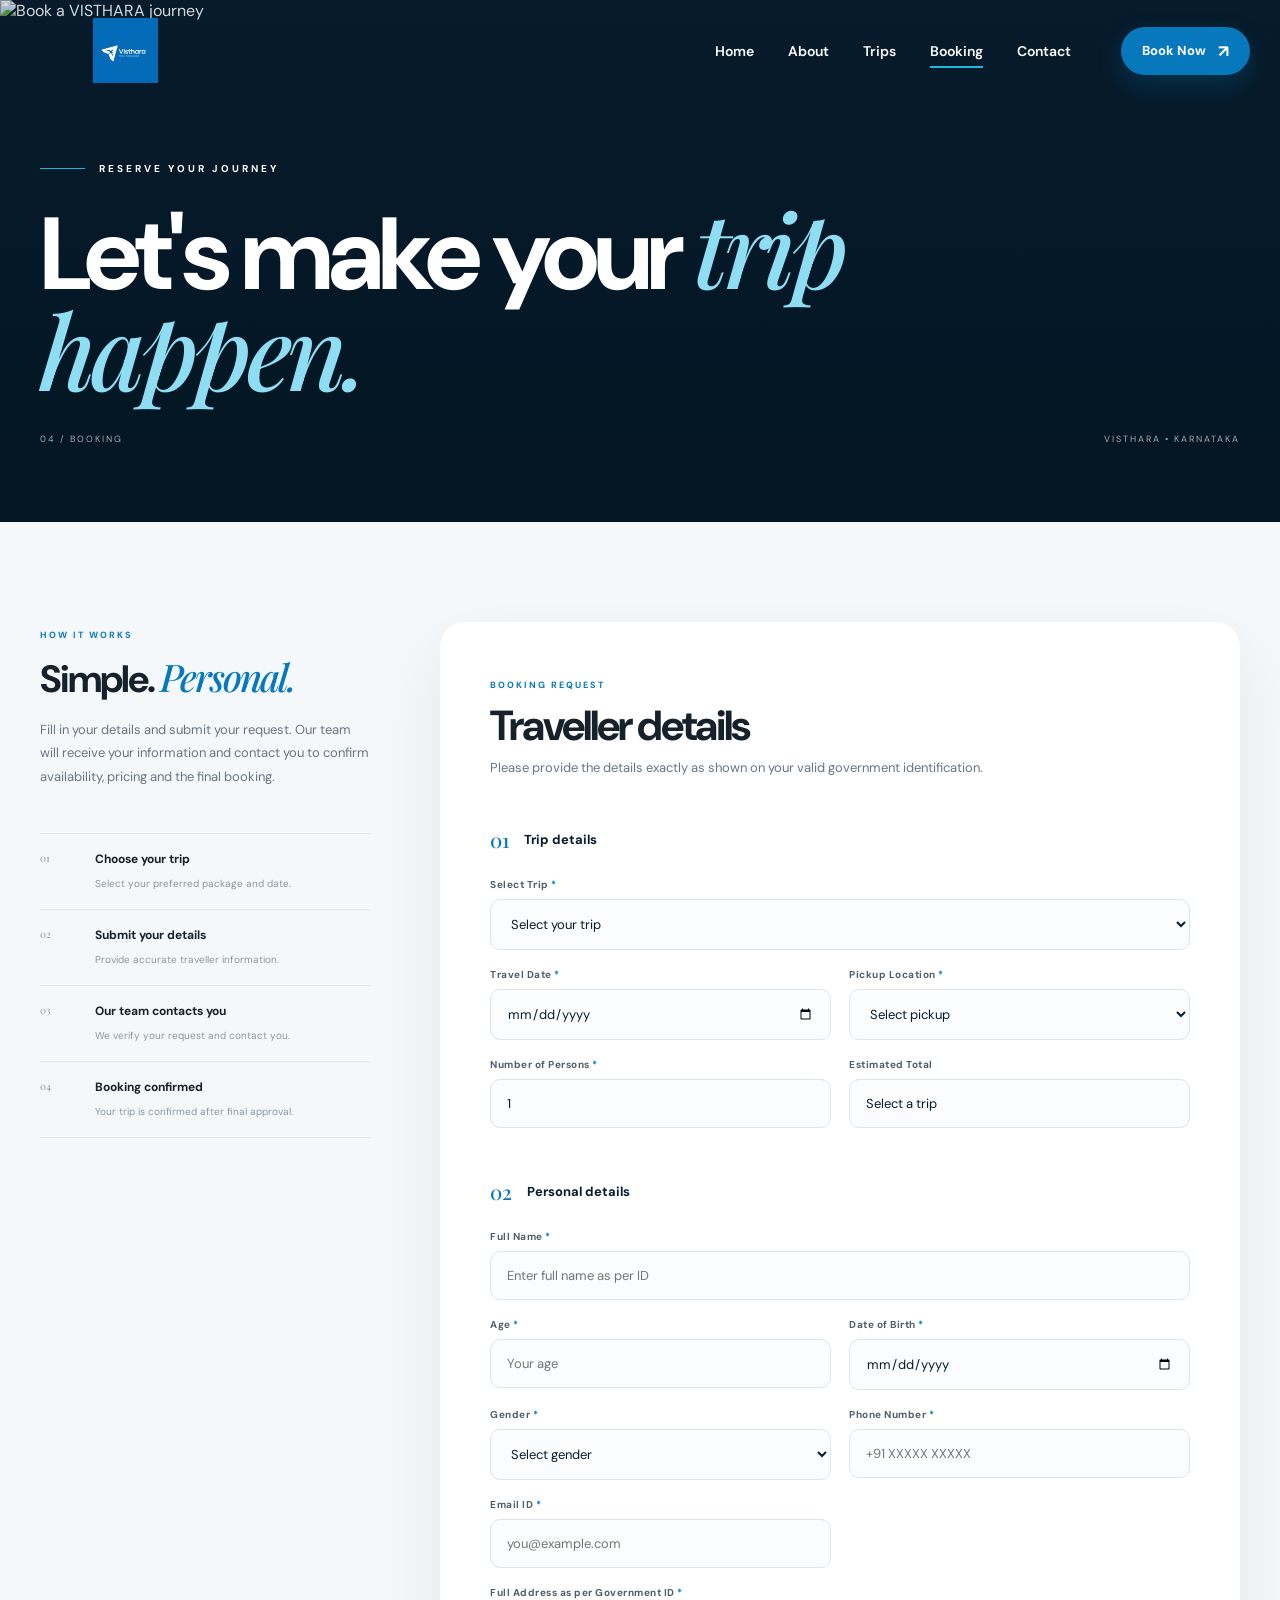
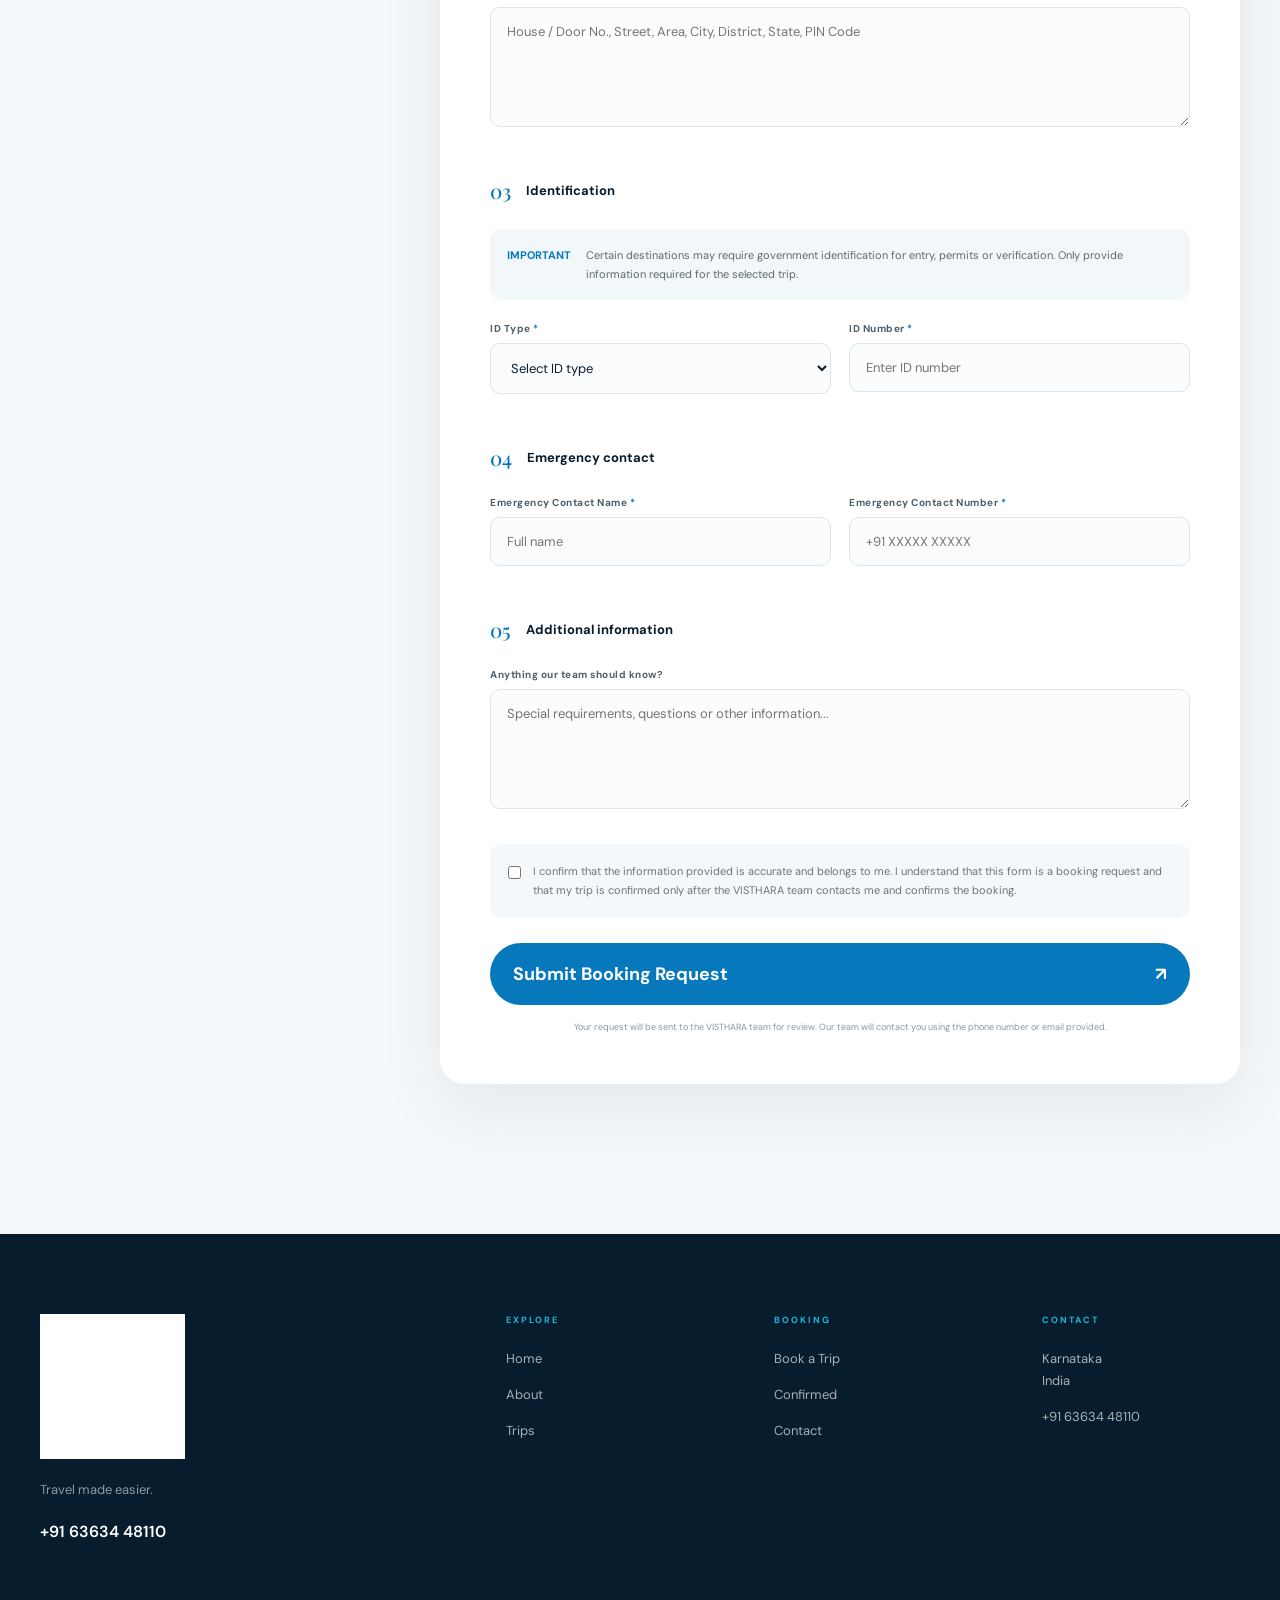
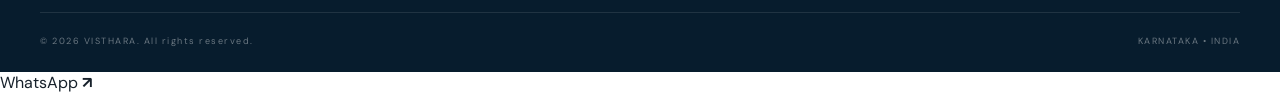
==== booking.html @ eb549f7e "Add files via upload" ====
<!DOCTYPE html>
<html lang="en">

<head>

  <meta charset="UTF-8">

  <meta
    name="viewport"
    content="width=device-width, initial-scale=1.0"
  >

  <title>Booking | VISTHARA</title>

  <meta
    name="description"
    content="Book your next journey with VISTHARA."
  >

  <link rel="icon" href="images/logo.png">

  <link rel="preconnect" href="https://fonts.googleapis.com">

  <link
    rel="preconnect"
    href="https://fonts.gstatic.com"
    crossorigin
  >

  <link
    href="https://fonts.googleapis.com/css2?family=DM+Sans:wght@400;500;600;700&family=Playfair+Display:ital,wght@0,500;0,600;1,500;1,600&display=swap"
    rel="stylesheet"
  >

  <link
    rel="stylesheet"
    href="style.css"
  >

  <style>

    /* =====================================================
       BOOKING HERO
    ===================================================== */

    .booking-hero {
      position: relative;
      min-height: 58vh;

      display: flex;
      align-items: flex-end;

      overflow: hidden;

      color: #fff;
      background: #071c2d;
    }

    .booking-hero-image {
      position: absolute;
      inset: 0;
    }

    .booking-hero-image img {
      width: 100%;
      height: 100%;
      object-fit: cover;
    }

    .booking-hero-overlay {
      position: absolute;
      inset: 0;

      background:
        linear-gradient(
          0deg,
          rgba(3,21,34,.9),
          rgba(3,21,34,.15)
        );
    }

    .booking-hero-content {
      position: relative;
      z-index: 2;

      width: min(1240px, calc(100% - 80px));
      margin: auto;

      padding: 150px 0 65px;
    }

    .booking-label {
      display: flex;
      align-items: center;
      gap: 14px;

      margin-bottom: 25px;

      font-size: 10px;
      font-weight: 700;
      letter-spacing: 3px;
    }

    .booking-label span {
      width: 45px;
      height: 1px;
      background: #18b8df;
    }

    .booking-hero h1 {
      max-width: 850px;

      font-size: clamp(58px, 8vw, 105px);
      line-height: .92;
      letter-spacing: -5px;
    }

    .booking-hero h1 em {
      color: #8eddf3;

      font-family: "Playfair Display", serif;
      font-weight: 500;
    }

    .booking-hero-bottom {
      display: flex;
      justify-content: space-between;

      margin-top: 30px;

      color: rgba(255,255,255,.65);

      font-size: 9px;
      letter-spacing: 2px;
    }


    /* =====================================================
       BOOKING AREA
    ===================================================== */

    .booking-section {
      padding: 100px 0 150px;

      background: #f5f8fa;
    }

    .booking-layout {
      display: grid;
      grid-template-columns: 330px 1fr;
      gap: 70px;

      align-items: start;
    }


    /* =====================================================
       SIDEBAR
    ===================================================== */

    .booking-sidebar {
      position: sticky;
      top: 120px;
    }

    .booking-sidebar-label {
      color: #0878bd;

      font-size: 9px;
      font-weight: 700;
      letter-spacing: 2px;
    }

    .booking-sidebar h2 {
      margin: 15px 0 20px;

      font-size: 38px;
      line-height: 1;
      letter-spacing: -2px;
    }

    .booking-sidebar h2 em {
      color: #0878bd;

      font-family: "Playfair Display", serif;
      font-weight: 500;
    }

    .booking-sidebar p {
      color: #687582;

      font-size: 13px;
      line-height: 1.8;
    }

    .booking-steps {
      margin-top: 45px;
    }

    .booking-step {
      display: grid;
      grid-template-columns: 40px 1fr;
      gap: 15px;

      padding: 17px 0;

      border-bottom: 1px solid #dfe7ec;
    }

    .booking-step:first-child {
      border-top: 1px solid #dfe7ec;
    }

    .booking-step-number {
      color: #0878bd;

      font-family: "Playfair Display", serif;
      font-size: 17px;
    }

    .booking-step strong {
      display: block;

      margin-bottom: 4px;

      font-size: 12px;
    }

    .booking-step span {
      color: #8996a0;

      font-size: 10px;
      line-height: 1.5;
    }


    /* =====================================================
       FORM CARD
    ===================================================== */

    .booking-card {
      padding: 50px;

      border-radius: 25px;

      background: white;

      box-shadow:
        0 25px 70px rgba(7,28,45,.07);
    }

    .booking-card-header {
      margin-bottom: 45px;
    }

    .booking-card-header span {
      color: #0878bd;

      font-size: 9px;
      font-weight: 700;
      letter-spacing: 2px;
    }

    .booking-card-header h2 {
      margin-top: 12px;

      font-size: 42px;
      line-height: 1;
      letter-spacing: -2px;
    }

    .booking-card-header p {
      margin-top: 12px;

      color: #687582;

      font-size: 13px;
    }


    /* =====================================================
       FORM
    ===================================================== */

    .booking-form {
      width: 100%;
    }

    .form-section {
      margin-top: 50px;
    }

    .form-section:first-child {
      margin-top: 0;
    }

    .form-section-title {
      display: flex;
      align-items: center;
      gap: 15px;

      margin-bottom: 25px;

      color: #071c2d;

      font-size: 13px;
      font-weight: 700;
    }

    .form-section-title span {
      color: #0878bd;

      font-family: "Playfair Display", serif;
      font-size: 20px;
      font-weight: 500;
    }

    .form-grid {
      display: grid;
      grid-template-columns: repeat(2, 1fr);
      gap: 18px;
    }

    .form-group {
      display: flex;
      flex-direction: column;
      gap: 8px;
    }

    .form-group.full {
      grid-column: 1 / -1;
    }

    .form-group label {
      color: #4f5e69;

      font-size: 10px;
      font-weight: 700;
      letter-spacing: .5px;
    }

    .required {
      color: #0878bd;
    }

    .form-group input,
    .form-group select,
    .form-group textarea {
      width: 100%;

      padding: 15px 16px;

      border: 1px solid #dce5ea;
      border-radius: 10px;

      outline: none;

      color: #071c2d;
      background: #fbfcfd;

      font-family: "DM Sans", sans-serif;
      font-size: 13px;

      transition:
        border-color .25s ease,
        box-shadow .25s ease,
        background .25s ease;
    }

    .form-group textarea {
      min-height: 120px;
      resize: vertical;
    }

    .form-group input:focus,
    .form-group select:focus,
    .form-group textarea:focus {
      border-color: #0878bd;

      background: white;

      box-shadow:
        0 0 0 4px rgba(8,120,189,.08);
    }


    /* =====================================================
       ID SECTION
    ===================================================== */

    .id-notice {
      display: flex;
      gap: 15px;

      margin-bottom: 22px;
      padding: 17px;

      border-radius: 12px;

      color: #5d6973;
      background: #f2f7fa;

      font-size: 11px;
      line-height: 1.7;
    }

    .id-notice strong {
      color: #0878bd;
      white-space: nowrap;
    }

    .id-required {
      display: none;
    }

    .id-required.show {
      display: block;
    }


    /* =====================================================
       TRIP SUMMARY
    ===================================================== */

    .trip-summary {
      display: none;

      margin-top: 25px;
      padding: 22px;

      border: 1px solid #dce5ea;
      border-radius: 15px;

      background: #f8fbfc;
    }

    .trip-summary.show {
      display: block;
    }

    .trip-summary-title {
      margin-bottom: 15px;

      color: #0878bd;

      font-size: 9px;
      font-weight: 700;
      letter-spacing: 2px;
    }

    .summary-row {
      display: flex;
      justify-content: space-between;
      gap: 20px;

      padding: 9px 0;

      border-bottom: 1px solid #e5ebef;

      font-size: 12px;
    }

    .summary-row:last-child {
      border-bottom: none;
    }

    .summary-row span {
      color: #687582;
    }

    .summary-row strong {
      text-align: right;
    }


    /* =====================================================
       CONSENT
    ===================================================== */

    .consent-box {
      display: flex;
      align-items: flex-start;
      gap: 12px;

      margin-top: 35px;
      padding: 18px;

      border-radius: 12px;

      background: #f5f8fa;
    }

    .consent-box input {
      width: 17px;
      height: 17px;

      margin-top: 2px;

      accent-color: #0878bd;
    }

    .consent-box label {
      color: #687582;

      font-size: 11px;
      line-height: 1.7;
    }


    /* =====================================================
       SUBMIT
    ===================================================== */

    .booking-submit {
      width: 100%;

      display: flex;
      align-items: center;
      justify-content: space-between;

      margin-top: 25px;
      padding: 19px 23px;

      border: none;
      border-radius: 100px;

      cursor: pointer;

      color: white;
      background: #0878bd;

      font-family: "DM Sans", sans-serif;
      font-size: 12px;
      font-weight: 700;

      transition:
        background .3s ease,
        transform .3s ease;
    }

    .booking-submit:hover {
      background: #075d92;
      transform: translateY(-3px);
    }

    .booking-submit span {
      font-size: 18px;
    }

    .booking-note {
      margin-top: 15px;

      color: #8996a0;

      text-align: center;

      font-size: 9px;
      line-height: 1.6;
    }


    /* =====================================================
       SUCCESS
    ===================================================== */

    .booking-success {
      display: none;

      padding: 50px 25px;

      text-align: center;
    }

    .booking-success.show {
      display: block;
    }

    .success-icon {
      width: 65px;
      height: 65px;

      display: flex;
      align-items: center;
      justify-content: center;

      margin: 0 auto 25px;

      border-radius: 50%;

      color: white;
      background: #0878bd;

      font-size: 27px;
    }

    .booking-success h2 {
      margin-bottom: 12px;

      font-size: 38px;
      letter-spacing: -2px;
    }

    .booking-success p {
      max-width: 500px;
      margin: auto;

      color: #687582;

      font-size: 13px;
      line-height: 1.8;
    }


    /* =====================================================
       RESPONSIVE
    ===================================================== */

    @media (max-width: 900px) {

      .booking-layout {
        grid-template-columns: 1fr;
        gap: 50px;
      }

      .booking-sidebar {
        position: static;
      }

    }


    @media (max-width: 768px) {

      .booking-hero-content {
        width: calc(100% - 40px);

        padding: 140px 0 45px;
      }

      .booking-hero h1 {
        font-size: 58px;
        letter-spacing: -3px;
      }

      .booking-section {
        padding: 75px 0 90px;
      }

      .booking-card {
        padding: 30px 20px;
        border-radius: 20px;
      }

      .booking-card-header h2 {
        font-size: 35px;
      }

      .form-grid {
        grid-template-columns: 1fr;
      }

      .form-group.full {
        grid-column: auto;
      }

      .booking-sidebar h2 {
        font-size: 35px;
      }

    }

  </style>

</head>


<body>


<!-- =====================================================
     HEADER
===================================================== -->

<header
  class="main-header"
  id="mainHeader"
>

  <div class="header-inner">


    <a
      href="index.html"
      class="site-logo"
    >

      <img
        src="images/logo.png"
        alt="VISTHARA"
      >

    </a>


    <nav class="desktop-navigation">

      <a href="index.html">
        Home
      </a>

      <a href="about.html">
        About
      </a>

      <a href="trips.html">
        Trips
      </a>

      <a
        href="booking.html"
        class="active"
      >
        Booking
      </a>

      <a href="contact.html">
        Contact
      </a>

    </nav>


    <div class="header-action">

      <a
        href="booking.html"
        class="header-book-button"
      >

        Book Now

        <span>↗</span>

      </a>

    </div>


    <button
      class="mobile-menu-toggle"
      id="mobileMenuToggle"
      aria-label="Open menu"
    >

      <span></span>
      <span></span>
      <span></span>

    </button>


  </div>

</header>



<!-- =====================================================
     MOBILE MENU
===================================================== -->

<div
  class="mobile-navigation"
  id="mobileNavigation"
>

  <div class="mobile-navigation-inner">


    <div class="mobile-menu-top">

      <span>
        VISTHARA
      </span>

      <button
        id="mobileMenuClose"
        aria-label="Close menu"
      >
        ×
      </button>

    </div>


    <nav>

      <a href="index.html">
        <span>01</span>
        Home
      </a>

      <a href="about.html">
        <span>02</span>
        About
      </a>

      <a href="trips.html">
        <span>03</span>
        Trips
      </a>

      <a href="booking.html">
        <span>04</span>
        Booking
      </a>

      <a href="contact.html">
        <span>05</span>
        Contact
      </a>

    </nav>


    <a
      href="booking.html"
      class="mobile-book-button"
    >

      Book Your Trip

      <span>↗</span>

    </a>

  </div>

</div>



<!-- =====================================================
     HERO
===================================================== -->

<section class="booking-hero">


  <div class="booking-hero-image">

    <img
      src="images/booking-hero.jpg"
      alt="Book a VISTHARA journey"
    >

  </div>


  <div class="booking-hero-overlay"></div>


  <div class="booking-hero-content">


    <div class="booking-label">

      <span></span>

      RESERVE YOUR JOURNEY

    </div>


    <h1>

      Let's make your

      <em>
        trip happen.
      </em>

    </h1>


    <div class="booking-hero-bottom">

      <span>
        04 / BOOKING
      </span>

      <span>
        VISTHARA • KARNATAKA
      </span>

    </div>


  </div>

</section>



<!-- =====================================================
     BOOKING
===================================================== -->

<section class="booking-section">

  <div class="container">


    <div class="booking-layout">


      <!-- =================================================
           SIDEBAR
      ================================================= -->

      <aside class="booking-sidebar">


        <span class="booking-sidebar-label">
          HOW IT WORKS
        </span>


        <h2>

          Simple.

          <em>
            Personal.
          </em>

        </h2>


        <p>

          Fill in your details and submit your
          request. Our team will receive your
          information and contact you to confirm
          availability, pricing and the final booking.

        </p>


        <div class="booking-steps">


          <div class="booking-step">

            <span class="booking-step-number">
              01
            </span>

            <div>

              <strong>
                Choose your trip
              </strong>

              <span>
                Select your preferred package and date.
              </span>

            </div>

          </div>


          <div class="booking-step">

            <span class="booking-step-number">
              02
            </span>

            <div>

              <strong>
                Submit your details
              </strong>

              <span>
                Provide accurate traveller information.
              </span>

            </div>

          </div>


          <div class="booking-step">

            <span class="booking-step-number">
              03
            </span>

            <div>

              <strong>
                Our team contacts you
              </strong>

              <span>
                We verify your request and contact you.
              </span>

            </div>

          </div>


          <div class="booking-step">

            <span class="booking-step-number">
              04
            </span>

            <div>

              <strong>
                Booking confirmed
              </strong>

              <span>
                Your trip is confirmed after final approval.
              </span>

            </div>

          </div>


        </div>

      </aside>



      <!-- =================================================
           FORM
      ================================================= -->

      <div class="booking-card">


        <div
          class="booking-card-header"
          id="bookingFormHeader"
        >

          <span>
            BOOKING REQUEST
          </span>

          <h2>
            Traveller details
          </h2>

          <p>
            Please provide the details exactly as shown
            on your valid government identification.
          </p>

        </div>


        <form
          class="booking-form"
          id="bookingForm"
          action="https://formsubmit.co/YOUR_GMAIL@gmail.com"
          method="POST"
        >


          <!-- =================================================
               FORM CONFIGURATION
          ================================================= -->

          <input
            type="hidden"
            name="_subject"
            value="New VISTHARA Trip Booking Request"
          >

          <input
            type="hidden"
            name="_captcha"
            value="false"
          >

          <input
            type="hidden"
            name="_template"
            value="table"
          >

          <input
            type="hidden"
            name="_next"
            value="https://YOUR-DOMAIN.com/confirmation.html"
          >



          <!-- =================================================
               TRIP DETAILS
          ================================================= -->

          <div class="form-section">


            <div class="form-section-title">

              <span>
                01
              </span>

              Trip details

            </div>


            <div class="form-grid">


              <div class="form-group full">

                <label for="trip">
                  Select Trip
                  <span class="required">*</span>
                </label>

                <select
                  id="trip"
                  name="Trip"
                  required
                >

                  <option value="">
                    Select your trip
                  </option>

                  <option
                    value="Western Ghats Escape"
                    data-price="2999"
                  >
                    Western Ghats Escape — ₹2,999/person
                  </option>

                  <option
                    value="Coastal Trails"
                    data-price="1999"
                  >
                    Coastal Trails — ₹1,999/person
                  </option>

                  <option
                    value="Coorg Highlands"
                    data-price="2499"
                  >
                    Coorg Highlands — ₹2,499/person
                  </option>

                  <option
                    value="Dharmasthala Trails"
                    data-price="2299"
                  >
                    Dharmasthala Trails — ₹2,299/person
                  </option>

                  <option
                    value="Kumara Parvatha"
                    data-price="2999"
                  >
                    Kumara Parvatha — ₹2,999/person
                  </option>

                </select>

              </div>


              <div class="form-group">

                <label for="travelDate">
                  Travel Date
                  <span class="required">*</span>
                </label>

                <input
                  type="date"
                  id="travelDate"
                  name="Travel Date"
                  required
                >

              </div>


              <div class="form-group">

                <label for="pickup">
                  Pickup Location
                  <span class="required">*</span>
                </label>

                <select
                  id="pickup"
                  name="Pickup Location"
                  required
                >

                  <option value="">
                    Select pickup
                  </option>

                  <option value="Mysore">
                    Mysore
                  </option>

                  <option value="Ramanagara">
                    Ramanagara
                  </option>

                  <option value="Bengaluru">
                    Bengaluru
                  </option>

                  <option value="Other">
                    Other
                  </option>

                </select>

              </div>


              <div class="form-group">

                <label for="persons">
                  Number of Persons
                  <span class="required">*</span>
                </label>

                <input
                  type="number"
                  id="persons"
                  name="Number of Persons"
                  min="1"
                  max="30"
                  value="1"
                  required
                >

              </div>


              <div class="form-group">

                <label for="amount">
                  Estimated Total
                </label>

                <input
                  type="text"
                  id="amount"
                  name="Estimated Total"
                  value="Select a trip"
                  readonly
                >

              </div>


            </div>


            <div
              class="trip-summary"
              id="tripSummary"
            >

              <div class="trip-summary-title">
                BOOKING SUMMARY
              </div>


              <div class="summary-row">

                <span>
                  Trip
                </span>

                <strong id="summaryTrip">
                  —
                </strong>

              </div>


              <div class="summary-row">

                <span>
                  Date
                </span>

                <strong id="summaryDate">
                  —
                </strong>

              </div>


              <div class="summary-row">

                <span>
                  Pickup
                </span>

                <strong id="summaryPickup">
                  —
                </strong>

              </div>


              <div class="summary-row">

                <span>
                  Travellers
                </span>

                <strong id="summaryPersons">
                  1
                </strong>

              </div>


              <div class="summary-row">

                <span>
                  Estimated amount
                </span>

                <strong id="summaryAmount">
                  —
                </strong>

              </div>

            </div>

          </div>



          <!-- =================================================
               PERSONAL DETAILS
          ================================================= -->

          <div class="form-section">


            <div class="form-section-title">

              <span>
                02
              </span>

              Personal details

            </div>


            <div class="form-grid">


              <div class="form-group full">

                <label for="fullName">
                  Full Name
                  <span class="required">*</span>
                </label>

                <input
                  type="text"
                  id="fullName"
                  name="Full Name"
                  placeholder="Enter full name as per ID"
                  autocomplete="name"
                  required
                >

              </div>


              <div class="form-group">

                <label for="age">
                  Age
                  <span class="required">*</span>
                </label>

                <input
                  type="number"
                  id="age"
                  name="Age"
                  min="1"
                  max="120"
                  placeholder="Your age"
                  required
                >

              </div>


              <div class="form-group">

                <label for="dob">
                  Date of Birth
                  <span class="required">*</span>
                </label>

                <input
                  type="date"
                  id="dob"
                  name="Date of Birth"
                  required
                >

              </div>


              <div class="form-group">

                <label for="gender">
                  Gender
                  <span class="required">*</span>
                </label>

                <select
                  id="gender"
                  name="Gender"
                  required
                >

                  <option value="">
                    Select gender
                  </option>

                  <option value="Male">
                    Male
                  </option>

                  <option value="Female">
                    Female
                  </option>

                  <option value="Other">
                    Other
                  </option>

                  <option value="Prefer not to say">
                    Prefer not to say
                  </option>

                </select>

              </div>


              <div class="form-group">

                <label for="phone">
                  Phone Number
                  <span class="required">*</span>
                </label>

                <input
                  type="tel"
                  id="phone"
                  name="Phone Number"
                  placeholder="+91 XXXXX XXXXX"
                  autocomplete="tel"
                  pattern="[0-9+\-\s]{10,15}"
                  required
                >

              </div>


              <div class="form-group">

                <label for="email">
                  Email ID
                  <span class="required">*</span>
                </label>

                <input
                  type="email"
                  id="email"
                  name="Email ID"
                  placeholder="you@example.com"
                  autocomplete="email"
                  required
                >

              </div>


              <div class="form-group full">

                <label for="address">
                  Full Address as per Government ID
                  <span class="required">*</span>
                </label>

                <textarea
                  id="address"
                  name="Full Address"
                  placeholder="House / Door No., Street, Area, City, District, State, PIN Code"
                  autocomplete="street-address"
                  required
                ></textarea>

              </div>


            </div>

          </div>



          <!-- =================================================
               ID DETAILS
          ================================================= -->

          <div class="form-section">


            <div class="form-section-title">

              <span>
                03
              </span>

              Identification

            </div>


            <div class="id-notice">

              <strong>
                IMPORTANT
              </strong>

              <div>

                Certain destinations may require
                government identification for entry,
                permits or verification. Only provide
                information required for the selected
                trip.

              </div>

            </div>


            <div class="form-grid">


              <div class="form-group">

                <label for="idType">
                  ID Type
                  <span class="required">*</span>
                </label>

                <select
                  id="idType"
                  name="ID Type"
                  required
                >

                  <option value="">
                    Select ID type
                  </option>

                  <option value="Aadhaar">
                    Aadhaar
                  </option>

                  <option value="PAN">
                    PAN
                  </option>

                  <option value="Passport">
                    Passport
                  </option>

                  <option value="Driving Licence">
                    Driving Licence
                  </option>

                  <option value="Other">
                    Other
                  </option>

                </select>

              </div>


              <div class="form-group">

                <label for="idNumber">
                  ID Number
                  <span class="required">*</span>
                </label>

                <input
                  type="text"
                  id="idNumber"
                  name="ID Number"
                  placeholder="Enter ID number"
                  autocomplete="off"
                  required
                >

              </div>


            </div>


            <div
              class="id-required"
              id="aranyaNotice"
            >

              <div class="id-notice">

                <strong>
                  ARANYA VIHARA
                </strong>

                <div>

                  Government ID details are mandatory
                  for this booking because they may be
                  required for destination / forest
                  verification.

                </div>

              </div>

            </div>


          </div>



          <!-- =================================================
               EMERGENCY CONTACT
          ================================================= -->

          <div class="form-section">


            <div class="form-section-title">

              <span>
                04
              </span>

              Emergency contact

            </div>


            <div class="form-grid">


              <div class="form-group">

                <label for="emergencyName">
                  Emergency Contact Name
                  <span class="required">*</span>
                </label>

                <input
                  type="text"
                  id="emergencyName"
                  name="Emergency Contact Name"
                  placeholder="Full name"
                  required
                >

              </div>


              <div class="form-group">

                <label for="emergencyPhone">
                  Emergency Contact Number
                  <span class="required">*</span>
                </label>

                <input
                  type="tel"
                  id="emergencyPhone"
                  name="Emergency Contact Number"
                  placeholder="+91 XXXXX XXXXX"
                  required
                >

              </div>


            </div>

          </div>



          <!-- =================================================
               MESSAGE
          ================================================= -->

          <div class="form-section">


            <div class="form-section-title">

              <span>
                05
              </span>

              Additional information

            </div>


            <div class="form-grid">


              <div class="form-group full">

                <label for="message">
                  Anything our team should know?
                </label>

                <textarea
                  id="message"
                  name="Additional Information"
                  placeholder="Special requirements, questions or other information..."
                ></textarea>

              </div>


            </div>

          </div>



          <!-- =================================================
               CONSENT
          ================================================= -->

          <div class="consent-box">

            <input
              type="checkbox"
              id="consent"
              name="Customer Consent"
              value="Accepted"
              required
            >

            <label for="consent">

              I confirm that the information provided
              is accurate and belongs to me. I understand
              that this form is a booking request and
              that my trip is confirmed only after the
              VISTHARA team contacts me and confirms
              the booking.

            </label>

          </div>



          <!-- =================================================
               SUBMIT
          ================================================= -->

          <button
            type="submit"
            class="booking-submit"
          >

            <span>
              Submit Booking Request
            </span>

            <span>
              ↗
            </span>

          </button>


          <p class="booking-note">

            Your request will be sent to the VISTHARA
            team for review. Our team will contact you
            using the phone number or email provided.

          </p>


        </form>



        <!-- =================================================
             SUCCESS MESSAGE
        ================================================= -->

        <div
          class="booking-success"
          id="bookingSuccess"
        >

          <div class="success-icon">
            ✓
          </div>

          <h2>
            Request received.
          </h2>

          <p>

            Thank you for choosing VISTHARA.
            Our team will review your booking request
            and contact you shortly to confirm the trip.

          </p>

        </div>


      </div>

    </div>

  </div>

</section>



<!-- =====================================================
     FOOTER
===================================================== -->

<footer class="site-footer">

  <div class="container">

    <div class="footer-top">


      <div class="footer-brand">

        <img
          src="images/logo.png"
          alt="VISTHARA"
        >

        <p>
          Travel made easier.
        </p>

        <a
          href="tel:+916363448110"
          class="footer-phone"
        >
          +91 63634 48110
        </a>

      </div>


      <div class="footer-column">

        <span>
          EXPLORE
        </span>

        <a href="index.html">
          Home
        </a>

        <a href="about.html">
          About
        </a>

        <a href="trips.html">
          Trips
        </a>

      </div>


      <div class="footer-column">

        <span>
          BOOKING
        </span>

        <a href="booking.html">
          Book a Trip
        </a>

        <a href="confirmation.html">
          Confirmed
        </a>

        <a href="contact.html">
          Contact
        </a>

      </div>


      <div class="footer-column">

        <span>
          CONTACT
        </span>

        <p>
          Karnataka
          <br>
          India
        </p>

        <a href="tel:+916363448110">
          +91 63634 48110
        </a>

      </div>


    </div>


    <div class="footer-bottom">

      <span>
        © 2026 VISTHARA. All rights reserved.
      </span>

      <span>
        KARNATAKA • INDIA
      </span>

    </div>

  </div>

</footer>



<!-- =====================================================
     WHATSAPP
===================================================== -->

<a
  href="https://wa.me/916363448110"
  class="whatsapp-button"
  target="_blank"
  rel="noopener"
>

  <span>
    WhatsApp
  </span>

  <strong>
    ↗
  </strong>

</a>



<!-- =====================================================
     BOOKING JAVASCRIPT
===================================================== -->

<script src="script.js"></script>


<script>

  document.addEventListener(
    "DOMContentLoaded",
    () => {


      const form =
        document.getElementById("bookingForm");

      const trip =
        document.getElementById("trip");

      const persons =
        document.getElementById("persons");

      const amount =
        document.getElementById("amount");

      const travelDate =
        document.getElementById("travelDate");

      const pickup =
        document.getElementById("pickup");

      const tripSummary =
        document.getElementById("tripSummary");

      const summaryTrip =
        document.getElementById("summaryTrip");

      const summaryDate =
        document.getElementById("summaryDate");

      const summaryPickup =
        document.getElementById("summaryPickup");

      const summaryPersons =
        document.getElementById("summaryPersons");

      const summaryAmount =
        document.getElementById("summaryAmount");

      const aranyaNotice =
        document.getElementById("aranyaNotice");

      const idType =
        document.getElementById("idType");

      const idNumber =
        document.getElementById("idNumber");


      /* ===================================================
         SET MINIMUM DATE
      =================================================== */

      const today =
        new Date();

      const yyyy =
        today.getFullYear();

      const mm =
        String(
          today.getMonth() + 1
        ).padStart(2, "0");

      const dd =
        String(
          today.getDate()
        ).padStart(2, "0");

      travelDate.min =
        `${yyyy}-${mm}-${dd}`;


      /* ===================================================
         UPDATE SUMMARY
      =================================================== */

      function updateSummary() {

        const selected =
          trip.options[
            trip.selectedIndex
          ];

        const price =
          Number(
            selected?.dataset?.price || 0
          );

        const count =
          Math.max(
            1,
            Number(persons.value || 1)
          );

        const total =
          price * count;


        if (!trip.value) {

          tripSummary.classList.remove(
            "show"
          );

          amount.value =
            "Select a trip";

          return;

        }


        tripSummary.classList.add(
          "show"
        );


        summaryTrip.textContent =
          trip.value;


        summaryDate.textContent =
          travelDate.value
            ? formatDate(
                travelDate.value
              )
            : "Not selected";


        summaryPickup.textContent =
          pickup.value ||
          "Not selected";


        summaryPersons.textContent =
          count;


        summaryAmount.textContent =
          total
            ? `₹${total.toLocaleString("en-IN")}`
            : "To be confirmed";


        amount.value =
          total
            ? `₹${total.toLocaleString("en-IN")}`
            : "To be confirmed";


        /* ===============================================
           ARANYA VIHARA CONDITION
        =============================================== */

        const isAranya =
          trip.value
            .toLowerCase()
            .includes("aranya vihara");


        if (isAranya) {

          aranyaNotice.classList.add(
            "show"
          );

          idType.required = true;
          idNumber.required = true;

        } else {

          aranyaNotice.classList.remove(
            "show"
          );

        }

      }


      /* ===================================================
         DATE FORMAT
      =================================================== */

      function formatDate(dateString) {

        const date =
          new Date(
            `${dateString}T00:00:00`
          );

        return date.toLocaleDateString(
          "en-IN",
          {
            day: "2-digit",
            month: "short",
            year: "numeric"
          }
        );

      }


      trip.addEventListener(
        "change",
        updateSummary
      );


      persons.addEventListener(
        "input",
        updateSummary
      );


      travelDate.addEventListener(
        "change",
        updateSummary
      );


      pickup.addEventListener(
        "change",
        updateSummary
      );


      /* ===================================================
         READ TRIP FROM URL
         
         Example:
         booking.html?trip=coorg
      =================================================== */

      const urlParams =
        new URLSearchParams(
          window.location.search
        );

      const requestedTrip =
        urlParams.get("trip");


      if (requestedTrip) {

        const tripMap = {

          "western-ghats":
            "Western Ghats Escape",

          "coastal-trails":
            "Coastal Trails",

          "coorg":
            "Coorg Highlands",

          "dharmasthala":
            "Dharmasthala Trails",

          "kumara-parvatha":
            "Kumara Parvatha"

        };


        const tripName =
          tripMap[
            requestedTrip
          ];


        if (tripName) {

          trip.value =
            tripName;

          updateSummary();

        }

      }


      /* ===================================================
         FORM SUBMISSION
         
         FormSubmit will handle the email.
      =================================================== */

      form.addEventListener(
        "submit",
        () => {

          const submitButton =
            form.querySelector(
              ".booking-submit"
            );


          if (submitButton) {

            submitButton.disabled =
              true;

            submitButton.innerHTML =
              `
                <span>
                  Sending Request...
                </span>

                <span>
                  …
                </span>
              `;

          }

        }
      );


      updateSummary();

    }

  );

</script>


</body>

</html>
---- style.css ----
/* =========================================================
   VISTHARA — PREMIUM TRAVEL WEBSITE
   style.css
========================================================= */

:root {
  --blue: #0878bd;
  --blue-dark: #075d92;
  --cyan: #18b8df;
  --navy: #071c2d;
  --text: #17212b;
  --muted: #687582;
  --light: #f5f8fa;
  --white: #ffffff;
  --border: #e5ebef;

  --font-main: "DM Sans", sans-serif;
  --font-display: "Playfair Display", serif;

  --container: 1240px;
  --radius: 22px;

  --transition: 0.35s cubic-bezier(.2,.8,.2,1);
}


/* =========================================================
   RESET
========================================================= */

* {
  margin: 0;
  padding: 0;
  box-sizing: border-box;
}

html {
  scroll-behavior: smooth;
}

body {
  font-family: var(--font-main);
  color: var(--text);
  background: var(--white);
  overflow-x: hidden;
}

body.menu-open {
  overflow: hidden;
}

img {
  width: 100%;
  display: block;
}

a {
  color: inherit;
  text-decoration: none;
}

button,
input,
textarea,
select {
  font: inherit;
}

button {
  border: 0;
  cursor: pointer;
}

.container {
  width: min(var(--container), calc(100% - 80px));
  margin: auto;
}


/* =========================================================
   PAGE LOADER
========================================================= */

.page-loader {
  position: fixed;
  inset: 0;
  z-index: 9999;

  display: grid;
  place-items: center;

  background: var(--white);

  transition:
    opacity .6s ease,
    visibility .6s ease;
}

.page-loader.hide {
  opacity: 0;
  visibility: hidden;
}

.loader-content {
  width: 190px;
  text-align: center;
}

.loader-content img {
  width: 145px;
  height: auto;
  max-height: 80px;

  margin: 0 auto 25px;

  object-fit: contain;
}

.loader-content p {
  margin-top: 13px;

  font-size: 9px;
  letter-spacing: 3px;

  color: var(--muted);
}

.loader-bar {
  width: 100%;
  height: 2px;

  overflow: hidden;

  background: #e7edf1;
}

.loader-bar span {
  display: block;

  width: 0;
  height: 100%;

  background: var(--blue);

  animation: loading 1.5s ease forwards;
}

@keyframes loading {
  to {
    width: 100%;
  }
}


/* =========================================================
   HEADER
========================================================= */

.main-header {
  position: fixed;
  top: 0;
  left: 0;

  width: 100%;

  z-index: 1000;

  padding: 18px 0;

  transition:
    background .3s ease,
    box-shadow .3s ease,
    padding .3s ease;
}

.main-header.scrolled {
  padding: 12px 0;

  background: rgba(255, 255, 255, .94);

  backdrop-filter: blur(18px);

  box-shadow:
    0 8px 30px rgba(7, 28, 45, .08);
}

.header-inner {
  width: min(1400px, calc(100% - 60px));

  margin: auto;

  display: flex;
  align-items: center;
  justify-content: space-between;

  gap: 40px;
}


/* =========================================================
   LOGO
========================================================= */

.site-logo {
  width: 190px;

  flex-shrink: 0;

  display: flex;
  align-items: center;
}

.site-logo img {
  width: 100%;
  max-height: 65px;

  object-fit: contain;

  transition:
    transform var(--transition),
    opacity var(--transition);
}

.site-logo:hover img {
  transform: scale(1.03);
}


/* =========================================================
   DESKTOP NAVIGATION
========================================================= */

.desktop-navigation {
  display: flex;
  align-items: center;

  gap: 34px;

  margin-left: auto;
}

.desktop-navigation a {
  position: relative;

  color: var(--white);

  font-size: 14px;
  font-weight: 600;

  transition: color var(--transition);
}

.main-header.scrolled .desktop-navigation a {
  color: var(--navy);
}

.desktop-navigation a::after {
  content: "";

  position: absolute;

  left: 0;
  bottom: -8px;

  width: 0;
  height: 2px;

  background: var(--cyan);

  transition: width var(--transition);
}

.desktop-navigation a:hover::after,
.desktop-navigation a.active::after {
  width: 100%;
}


/* =========================================================
   HEADER BOOK BUTTON
========================================================= */

.header-action {
  margin-left: 10px;
}

.header-book-button {
  display: inline-flex;

  align-items: center;
  justify-content: center;

  gap: 12px;

  padding: 13px 21px;

  color: var(--white);
  background: var(--blue);

  border-radius: 100px;

  font-size: 13px;
  font-weight: 700;

  box-shadow:
    0 10px 25px rgba(8, 120, 189, .25);

  transition:
    transform var(--transition),
    background var(--transition),
    box-shadow var(--transition);
}

.header-book-button:hover {
  transform: translateY(-3px);

  background: var(--blue-dark);

  box-shadow:
    0 15px 30px rgba(8, 120, 189, .3);
}

.header-book-button span {
  font-size: 17px;
}


/* =========================================================
   MOBILE MENU BUTTON
========================================================= */

.mobile-menu-toggle {
  display: none;

  width: 44px;
  height: 44px;

  border-radius: 50%;

  background: var(--blue);

  flex-direction: column;
  justify-content: center;
  align-items: center;

  gap: 5px;
}

.mobile-menu-toggle span {
  width: 19px;
  height: 2px;

  background: white;

  transition: .3s ease;
}


/* =========================================================
   MOBILE NAVIGATION
========================================================= */

.mobile-navigation {
  position: fixed;

  inset: 0;

  z-index: 999;

  background: var(--navy);

  transform: translateX(100%);

  transition:
    transform .5s cubic-bezier(.77, 0, .18, 1);
}

.mobile-navigation.open {
  transform: translateX(0);
}

.mobile-navigation-inner {
  height: 100%;

  padding: 35px 30px;

  display: flex;
  flex-direction: column;
}

.mobile-menu-top {
  display: flex;

  justify-content: space-between;
  align-items: center;

  color: white;
}

.mobile-menu-top span {
  font-size: 13px;
  font-weight: 700;

  letter-spacing: 3px;
}

.mobile-menu-top button {
  width: 44px;
  height: 44px;

  border-radius: 50%;

  background: rgba(255,255,255,.1);

  color: white;

  font-size: 28px;
}

.mobile-navigation nav {
  margin-top: 70px;
}

.mobile-navigation nav a {
  display: flex;
  align-items: center;

  gap: 18px;

  padding: 17px 0;

  border-bottom:
    1px solid rgba(255,255,255,.12);

  color: white;

  font-size: 27px;
  font-weight: 600;
}

.mobile-navigation nav a span {
  color: var(--cyan);

  font-size: 10px;

  letter-spacing: 2px;
}

.mobile-book-button {
  margin-top: auto;

  display: flex;

  justify-content: space-between;
  align-items: center;

  padding: 18px 22px;

  border-radius: 100px;

  background: var(--blue);

  color: white;

  font-weight: 700;
}


/* =========================================================
   HERO
========================================================= */

.hero-section {
  position: relative;

  min-height: 100svh;

  overflow: hidden;

  color: white;

  background: var(--navy);
}

.hero-background {
  position: absolute;

  inset: 0;
}

.hero-background img {
  width: 100%;
  height: 100%;

  object-fit: cover;

  animation:
    heroZoom 12s ease-out forwards;
}

@keyframes heroZoom {

  from {
    transform: scale(1.08);
  }

  to {
    transform: scale(1);
  }

}

.hero-overlay {
  position: absolute;

  inset: 0;

  background:
    linear-gradient(
      90deg,
      rgba(3,21,34,.82) 0%,
      rgba(3,21,34,.5) 45%,
      rgba(3,21,34,.12) 100%
    ),
    linear-gradient(
      0deg,
      rgba(3,21,34,.65),
      transparent 45%
    );
}

.hero-container {
  position: relative;

  z-index: 2;

  width: min(1400px, calc(100% - 80px));

  min-height: 100svh;

  margin: auto;

  display: flex;

  flex-direction: column;

  justify-content: space-between;

  padding: 145px 0 35px;
}

.hero-top,
.hero-bottom {
  display: flex;

  align-items: center;

  justify-content: space-between;

  font-size: 10px;

  font-weight: 600;

  letter-spacing: 2.5px;
}

.hero-content {
  max-width: 800px;

  margin-top: auto;
  margin-bottom: auto;
}

.hero-small-title {
  display: flex;

  align-items: center;

  gap: 12px;

  margin-bottom: 22px;

  font-size: 11px;

  font-weight: 700;

  letter-spacing: 3px;
}

.hero-small-title span {
  width: 45px;
  height: 1px;

  background: var(--cyan);
}

.hero-content h1 {
  font-size: clamp(65px, 8vw, 120px);

  line-height: .9;

  letter-spacing: -5px;

  font-weight: 600;
}

.hero-content h1 em {
  color: #8eddf3;

  font-family: var(--font-display);

  font-weight: 500;
}

.hero-content p {
  max-width: 570px;

  margin: 32px 0;

  color: rgba(255,255,255,.82);

  font-size: 17px;

  line-height: 1.75;
}

.hero-buttons {
  display: flex;

  align-items: center;

  gap: 15px;
}

.primary-button,
.secondary-button {
  display: inline-flex;

  align-items: center;

  gap: 20px;

  padding: 15px 22px;

  border-radius: 100px;

  font-size: 13px;

  font-weight: 700;

  transition:
    transform var(--transition),
    background var(--transition);
}

.primary-button {
  color: white;

  background: var(--blue);
}

.primary-button:hover {
  transform: translateY(-3px);

  background: var(--blue-dark);
}

.secondary-button {
  color: white;

  border:
    1px solid rgba(255,255,255,.4);

  background:
    rgba(255,255,255,.05);

  backdrop-filter: blur(10px);
}

.secondary-button:hover {
  background:
    rgba(255,255,255,.14);
}

.hero-bottom {
  color: rgba(255,255,255,.7);
}

.hero-scroll-line {
  width: 90px;
  height: 1px;

  background:
    rgba(255,255,255,.3);
}

.hero-scroll-line span {
  display: block;

  width: 30%;
  height: 100%;

  background: white;
}


/* =========================================================
   INTRO
========================================================= */

.intro-section {
  padding: 150px 0;
}

.intro-grid {
  display: grid;

  grid-template-columns: 230px 1fr;

  gap: 80px;
}

.intro-label,
.section-label {
  color: var(--blue);

  font-size: 10px;

  font-weight: 700;

  letter-spacing: 2.5px;
}

.intro-label {
  display: flex;

  gap: 18px;
}

.intro-label span {
  color: var(--cyan);
}

.intro-content {
  max-width: 820px;
}

.intro-small {
  margin-bottom: 18px;

  color: var(--muted);

  font-size: 11px;

  font-weight: 700;

  letter-spacing: 2px;
}

.intro-content h2 {
  font-size: clamp(45px, 5.3vw, 76px);

  line-height: 1.03;

  letter-spacing: -3px;
}

.intro-content h2 em,
.section-heading h2 em {
  font-family: var(--font-display);

  color: var(--blue);

  font-weight: 500;
}

.intro-description {
  max-width: 650px;

  margin: 32px 0;

  color: var(--muted);

  font-size: 16px;

  line-height: 1.8;
}

.text-button {
  display: inline-flex;

  align-items: center;

  gap: 14px;

  padding-bottom: 8px;

  border-bottom:
    1px solid var(--blue);

  color: var(--blue);

  font-size: 13px;

  font-weight: 700;
}

.text-button span {
  transition:
    transform var(--transition);
}

.text-button:hover span {
  transform: translateX(5px);
}


/* =========================================================
   FEATURED TRIPS
========================================================= */

.featured-section {
  padding: 0 0 150px;

  background: var(--light);
}

.featured-section .container {
  padding-top: 110px;
}

.section-heading {
  display: flex;

  justify-content: space-between;
  align-items: end;

  gap: 40px;

  margin-bottom: 55px;
}

.section-heading h2 {
  max-width: 700px;

  margin-top: 16px;

  font-size: clamp(45px, 5vw, 70px);

  line-height: 1;

  letter-spacing: -3px;
}

.outline-button {
  display: inline-flex;

  align-items: center;

  gap: 20px;

  padding: 14px 20px;

  border:
    1px solid #cad5dc;

  border-radius: 100px;

  color: var(--navy);

  font-size: 12px;

  font-weight: 700;

  white-space: nowrap;

  transition: all var(--transition);
}

.outline-button:hover {
  color: white;

  background: var(--blue);

  border-color: var(--blue);
}

.featured-trips-grid {
  display: grid;

  grid-template-columns: 1.4fr 1fr;

  gap: 25px;
}

.featured-trip {
  min-width: 0;
}

.large-trip {
  grid-row: span 2;
}

.featured-image {
  position: relative;

  height: 500px;

  overflow: hidden;

  border-radius: var(--radius);
}

.large-trip .featured-image {
  height: 690px;
}

.featured-image img {
  width: 100%;
  height: 100%;

  object-fit: cover;

  transition:
    transform .8s cubic-bezier(.2,.8,.2,1);
}

.featured-trip:hover .featured-image img {
  transform: scale(1.06);
}

.image-gradient {
  position: absolute;

  inset: 0;

  background:
    linear-gradient(
      0deg,
      rgba(0,0,0,.68),
      transparent 60%
    );
}

.trip-index,
.trip-location {
  position: absolute;

  z-index: 2;

  color: white;
}

.trip-index {
  top: 20px;
  left: 22px;

  font-size: 11px;

  letter-spacing: 2px;
}

.trip-location {
  left: 22px;
  bottom: 22px;

  font-size: 10px;

  font-weight: 700;

  letter-spacing: 2px;
}

.trip-arrow {
  position: absolute;

  right: 20px;
  bottom: 20px;

  width: 45px;
  height: 45px;

  display: grid;

  place-items: center;

  border-radius: 50%;

  color: var(--navy);

  background: white;

  font-size: 18px;

  transition:
    transform var(--transition);
}

.featured-trip:hover .trip-arrow {
  transform: rotate(45deg);
}

.featured-trip-content {
  padding: 22px 3px 10px;
}

.featured-trip-content > span {
  color: var(--muted);

  font-size: 9px;

  font-weight: 700;

  letter-spacing: 2px;
}

.featured-trip-content h3 {
  margin: 8px 0;

  font-size: 30px;

  line-height: 1;

  letter-spacing: -1px;
}

.featured-trip-content h3 em {
  font-family: var(--font-display);

  color: var(--blue);

  font-weight: 500;
}

.trip-price {
  color: var(--muted);

  font-size: 12px;
}

.trip-price strong {
  color: var(--navy);

  font-size: 16px;
}


/* =========================================================
   EXPERIENCE
========================================================= */

.experience-section {
  padding: 120px 0;

  color: white;

  background:
    linear-gradient(
      120deg,
      var(--blue-dark),
      var(--blue),
      #11a7d1
    );
}

.experience-grid {
  display: grid;

  grid-template-columns: 1fr 1fr;

  gap: 100px;

  align-items: center;
}

.section-label.light {
  color: rgba(255,255,255,.7);
}

.experience-content h2 {
  margin: 18px 0 25px;

  font-size: clamp(50px, 6vw, 82px);

  line-height: .95;

  letter-spacing: -4px;
}

.experience-content h2 em {
  font-family: var(--font-display);

  font-weight: 500;
}

.experience-content p {
  margin-bottom: 35px;

  color: rgba(255,255,255,.78);

  font-size: 17px;

  line-height: 1.7;
}

.white-button {
  display: inline-flex;

  align-items: center;

  gap: 20px;

  padding: 15px 22px;

  border-radius: 100px;

  background: white;

  color: var(--blue);

  font-size: 13px;

  font-weight: 700;

  transition:
    transform var(--transition);
}

.white-button:hover {
  transform: translateY(-3px);
}

.experience-stats {
  display: grid;

  grid-template-columns: 1fr 1fr;

  gap: 0;
}

.experience-stat {
  min-height: 180px;

  padding: 30px;

  border:
    1px solid rgba(255,255,255,.2);
}

.experience-stat strong {
  display: block;

  margin-bottom: 35px;

  color: rgba(255,255,255,.5);

  font-family: var(--font-display);

  font-size: 24px;

  font-weight: 400;
}

.experience-stat span {
  font-size: 11px;

  font-weight: 700;

  line-height: 1.6;

  letter-spacing: 1.5px;
}


/* =========================================================
   DESTINATIONS
========================================================= */

.destinations-section {
  padding: 150px 0;
}

.destinations-grid {
  display: grid;

  grid-template-columns: 1.4fr 1fr;

  grid-template-rows: 300px 300px;

  gap: 20px;
}

.destination-card {
  position: relative;

  overflow: hidden;

  border-radius: var(--radius);
}

.destination-large {
  grid-row: span 2;
}

.destination-card img {
  width: 100%;
  height: 100%;

  object-fit: cover;

  transition:
    transform .8s cubic-bezier(.2,.8,.2,1);
}

.destination-card:hover img {
  transform: scale(1.07);
}

.destination-overlay {
  position: absolute;

  inset: 0;

  background:
    linear-gradient(
      0deg,
      rgba(4,25,39,.75),
      transparent 65%
    );
}

.destination-content {
  position: absolute;

  left: 25px;
  bottom: 24px;

  z-index: 2;

  color: white;
}

.destination-content span {
  font-size: 9px;

  letter-spacing: 2px;
}

.destination-content h3 {
  margin: 7px 0;

  font-size: 28px;

  letter-spacing: -.8px;
}

.destination-content p {
  color: rgba(255,255,255,.75);

  font-size: 11px;
}

.destination-card > b {
  position: absolute;

  right: 20px;
  bottom: 20px;

  z-index: 2;

  width: 43px;
  height: 43px;

  display: grid;

  place-items: center;

  border-radius: 50%;

  color: var(--navy);

  background: white;

  font-size: 18px;

  transition:
    transform var(--transition);
}

.destination-card:hover > b {
  transform: rotate(45deg);
}


/* =========================================================
   HOME BOOKING CTA
========================================================= */

.home-booking-cta {
  padding: 90px 0;

  background: #edf7fb;
}

.home-booking-inner {
  display: flex;

  align-items: center;

  justify-content: space-between;

  gap: 50px;
}

.home-booking-inner > div span {
  color: var(--blue);

  font-size: 10px;

  font-weight: 700;

  letter-spacing: 2px;
}

.home-booking-inner h2 {
  margin-top: 15px;

  font-size: clamp(42px, 5vw, 70px);

  line-height: 1;

  letter-spacing: -3px;
}

.home-booking-inner h2 em {
  color: var(--blue);

  font-family: var(--font-display);

  font-weight: 500;
}

.large-book-button {
  min-width: 240px;
  min-height: 100px;

  padding: 25px;

  display: flex;

  align-items: center;

  justify-content: space-between;

  gap: 30px;

  border-radius: 20px;

  color: white;

  background: var(--blue);

  font-size: 13px;

  font-weight: 700;

  box-shadow:
    0 20px 45px rgba(8,120,189,.2);

  transition:
    transform var(--transition),
    background var(--transition);
}

.large-book-button:hover {
  transform: translateY(-5px);

  background: var(--blue-dark);
}

.large-book-button strong {
  font-size: 22px;
}


/* =========================================================
   FOOTER
========================================================= */

.site-footer {
  padding: 80px 0 25px;

  color: white;

  background: var(--navy);
}

.footer-top {
  display: grid;

  grid-template-columns: 2fr 1fr 1fr 1fr;

  gap: 70px;

  padding-bottom: 70px;
}

.footer-brand img {
  width: 145px;

  margin-bottom: 20px;

  filter: brightness(0) invert(1);
}

.footer-brand p {
  margin-bottom: 20px;

  color: rgba(255,255,255,.55);

  font-size: 13px;

  line-height: 1.7;
}

.footer-phone {
  color: white;

  font-size: 16px;

  font-weight: 600;
}

.footer-column {
  display: flex;

  flex-direction: column;

  align-items: flex-start;

  gap: 14px;
}

.footer-column > span {
  margin-bottom: 8px;

  color: var(--cyan);

  font-size: 9px;

  font-weight: 700;

  letter-spacing: 2px;
}

.footer-column a,
.footer-column p {
  color: rgba(255,255,255,.65);

  font-size: 13px;

  line-height: 1.7;

  transition:
    color var(--transition);
}

.footer-column a:hover {
  color: white;
}

.footer-bottom {
  padding-top: 22px;

  display: flex;

  justify-content: space-between;

  gap: 30px;

  border-top:
    1px solid rgba(255,255,255,.1);

  color: rgba(255,255,255,.4);

  font-size: 9px;

  letter-spacing: 1.5px;
}


/* =========================================================
   SCROLL REVEAL
========================================================= */

.reveal {
  opacity: 0;

  transform: translateY(35px);

  transition:
    opacity .8s ease,
    transform .8s ease;
}

.reveal.visible {
  opacity: 1;

  transform: translateY(0);
}


/* =========================================================
   TABLET
========================================================= */

@media (max-width: 1100px) {

  .site-logo {
    width: 160px;
  }

  .desktop-navigation {
    gap: 22px;
  }

  .desktop-navigation a {
    font-size: 13px;
  }

  .header-book-button {
    padding: 11px 16px;
  }

  .intro-grid {
    grid-template-columns: 160px 1fr;

    gap: 40px;
  }

  .featured-trips-grid {
    grid-template-columns: 1fr 1fr;
  }

  .large-trip {
    grid-column: span 2;

    grid-row: auto;
  }

  .large-trip .featured-image {
    height: 520px;
  }

  .experience-grid {
    gap: 50px;
  }

  .footer-top {
    gap: 35px;
  }

}


/* =========================================================
   MOBILE
========================================================= */

@media (max-width: 768px) {

  .container {
    width: calc(100% - 40px);
  }


  /* HEADER */

  .main-header {
    padding: 14px 0;
  }

  .header-inner {
    width: calc(100% - 30px);

    gap: 20px;
  }

  .site-logo {
    width: 125px;
  }

  .site-logo img {
    max-height: 50px;
  }

  .desktop-navigation,
  .header-action {
    display: none;
  }

  .mobile-menu-toggle {
    display: flex;
  }


  /* HERO */

  .hero-container {
    width: calc(100% - 40px);

    padding: 120px 0 25px;
  }

  .hero-top {
    font-size: 8px;
  }

  .hero-top span:last-child {
    display: none;
  }

  .hero-content {
    margin-top: 100px;

    margin-bottom: 80px;
  }

  .hero-content h1 {
    font-size: clamp(58px, 17vw, 90px);

    letter-spacing: -4px;
  }

  .hero-content p {
    font-size: 14px;

    line-height: 1.7;
  }

  .hero-buttons {
    flex-wrap: wrap;
  }

  .primary-button,
  .secondary-button {
    padding: 13px 17px;
  }

  .hero-bottom {
    font-size: 8px;
  }

  .hero-scroll-line {
    width: 40px;
  }


  /* INTRO */

  .intro-section {
    padding: 90px 0;
  }

  .intro-grid {
    display: block;
  }

  .intro-label {
    margin-bottom: 40px;
  }

  .intro-content h2 {
    font-size: 45px;

    letter-spacing: -2px;
  }

  .intro-description {
    font-size: 14px;
  }


  /* FEATURED */

  .featured-section {
    padding-bottom: 90px;
  }

  .featured-section .container {
    padding-top: 80px;
  }

  .section-heading {
    display: block;

    margin-bottom: 35px;
  }

  .section-heading h2 {
    font-size: 45px;

    letter-spacing: -2px;
  }

  .outline-button {
    margin-top: 25px;
  }

  .featured-trips-grid {
    display: block;
  }

  .featured-trip {
    margin-bottom: 40px;
  }

  .featured-image,
  .large-trip .featured-image {
    height: 430px;
  }


  /* EXPERIENCE */

  .experience-section {
    padding: 85px 0;
  }

  .experience-grid {
    display: block;
  }

  .experience-content {
    margin-bottom: 60px;
  }

  .experience-content h2 {
    font-size: 55px;

    letter-spacing: -3px;
  }

  .experience-stats {
    grid-template-columns: 1fr 1fr;
  }

  .experience-stat {
    min-height: 150px;

    padding: 20px;
  }


  /* DESTINATIONS */

  .destinations-section {
    padding: 90px 0;
  }

  .destinations-grid {
    display: block;
  }

  .destination-card,
  .destination-large {
    height: 350px;

    margin-bottom: 18px;
  }


  /* BOOKING CTA */

  .home-booking-cta {
    padding: 70px 0;
  }

  .home-booking-inner {
    display: block;
  }

  .home-booking-inner h2 {
    font-size: 48px;

    letter-spacing: -2px;
  }

  .large-book-button {
    margin-top: 35px;

    min-height: 80px;
  }


  /* FOOTER */

  .site-footer {
    padding-top: 65px;
  }

  .footer-top {
    grid-template-columns: 1fr 1fr;

    gap: 45px 25px;
  }

  .footer-brand {
    grid-column: span 2;
  }

  .footer-bottom {
    flex-direction: column;

    gap: 10px;

    line-height: 1.6;
  }

}


/* =========================================================
   SMALL MOBILE
========================================================= */

@media (max-width: 450px) {

  .site-logo {
    width: 115px;
  }

  .site-logo img {
    max-height: 45px;
  }

  .hero-content h1 {
    font-size: 58px;
  }

  .hero-content p {
    font-size: 13px;
  }

  .hero-buttons {
    flex-direction: column;

    align-items: flex-start;
  }

  .primary-button,
  .secondary-button {
    width: 100%;

    justify-content: space-between;
  }

  .intro-content h2,
  .section-heading h2 {
    font-size: 40px;
  }

  .experience-content h2 {
    font-size: 48px;
  }

  .experience-stats {
    grid-template-columns: 1fr;
  }

  .experience-stat {
    min-height: auto;
  }

  .footer-top {
    grid-template-columns: 1fr;
  }

  .footer-brand {
    grid-column: auto;
  }

}


/* =========================================================
   ACCESSIBILITY
========================================================= */

@media (prefers-reduced-motion: reduce) {

  *,
  *::before,
  *::after {
    scroll-behavior: auto !important;

    animation: none !important;

    transition: none !important;
  }

}
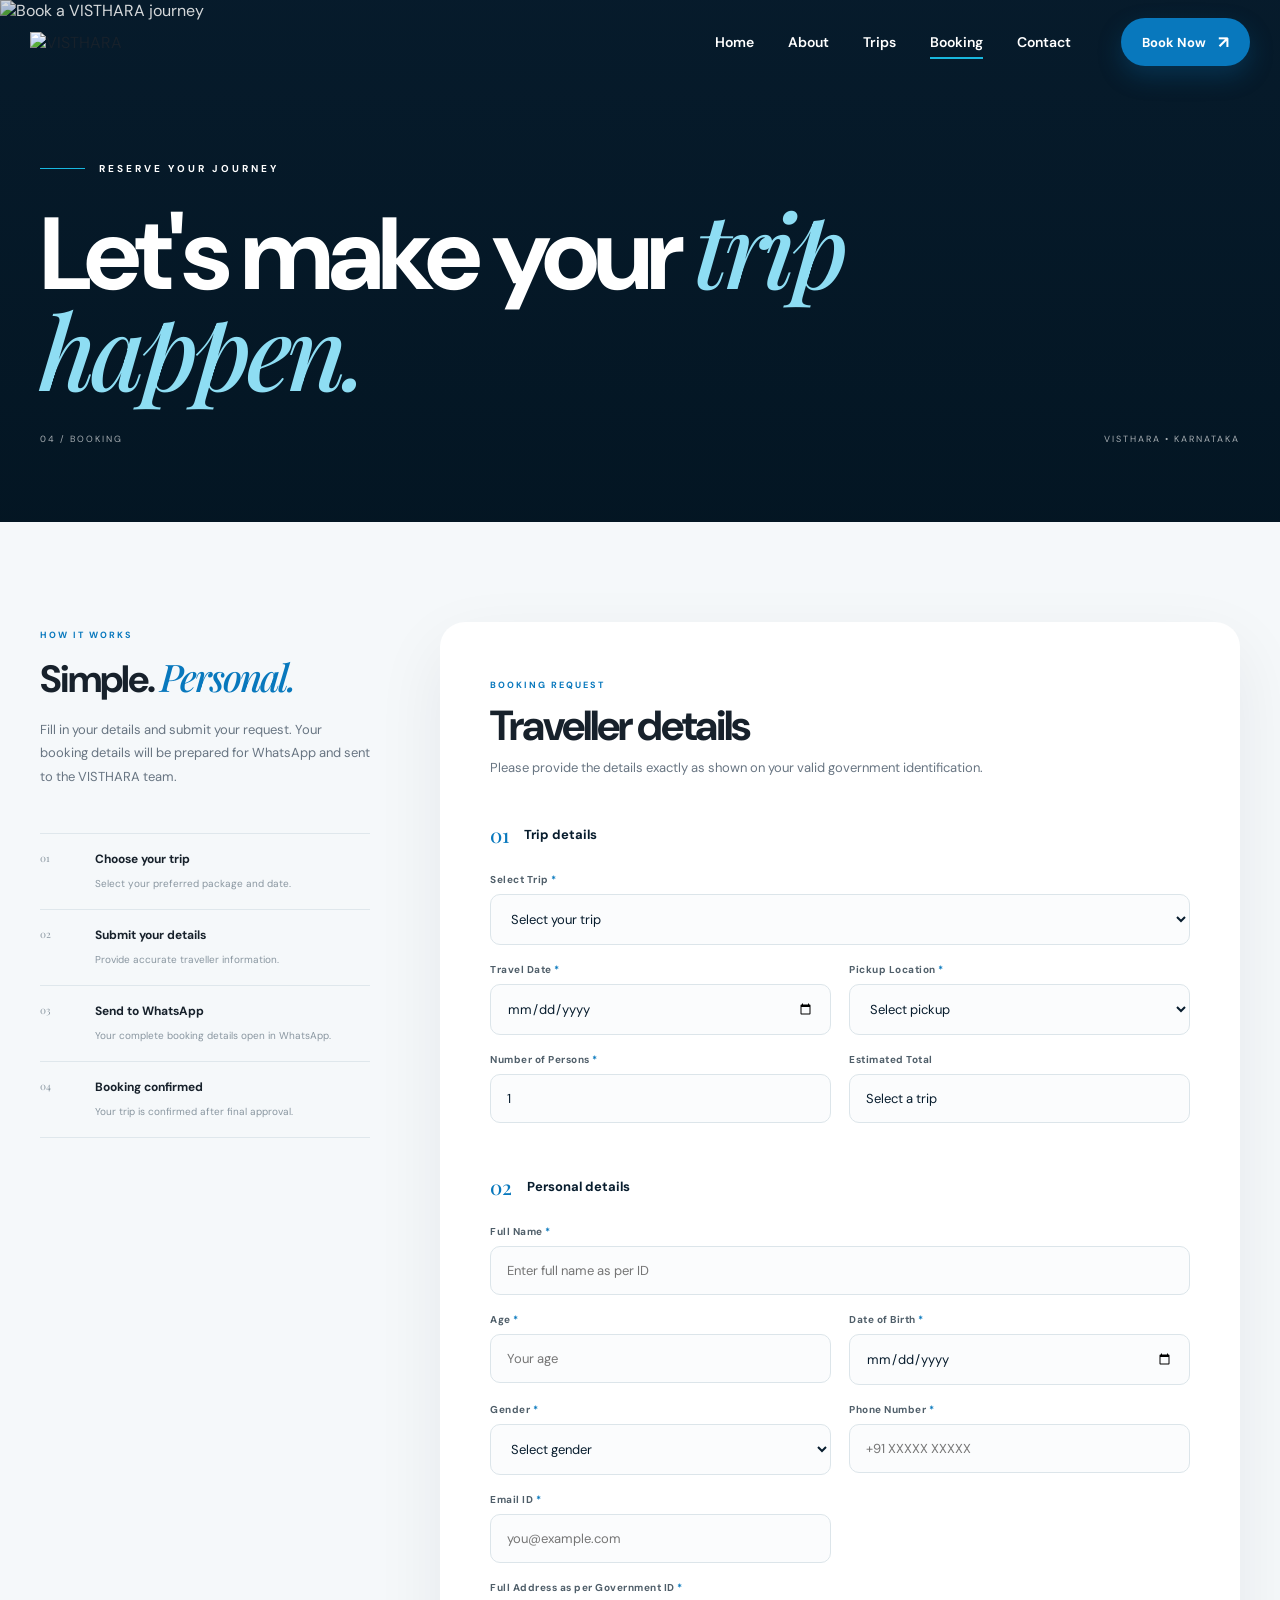
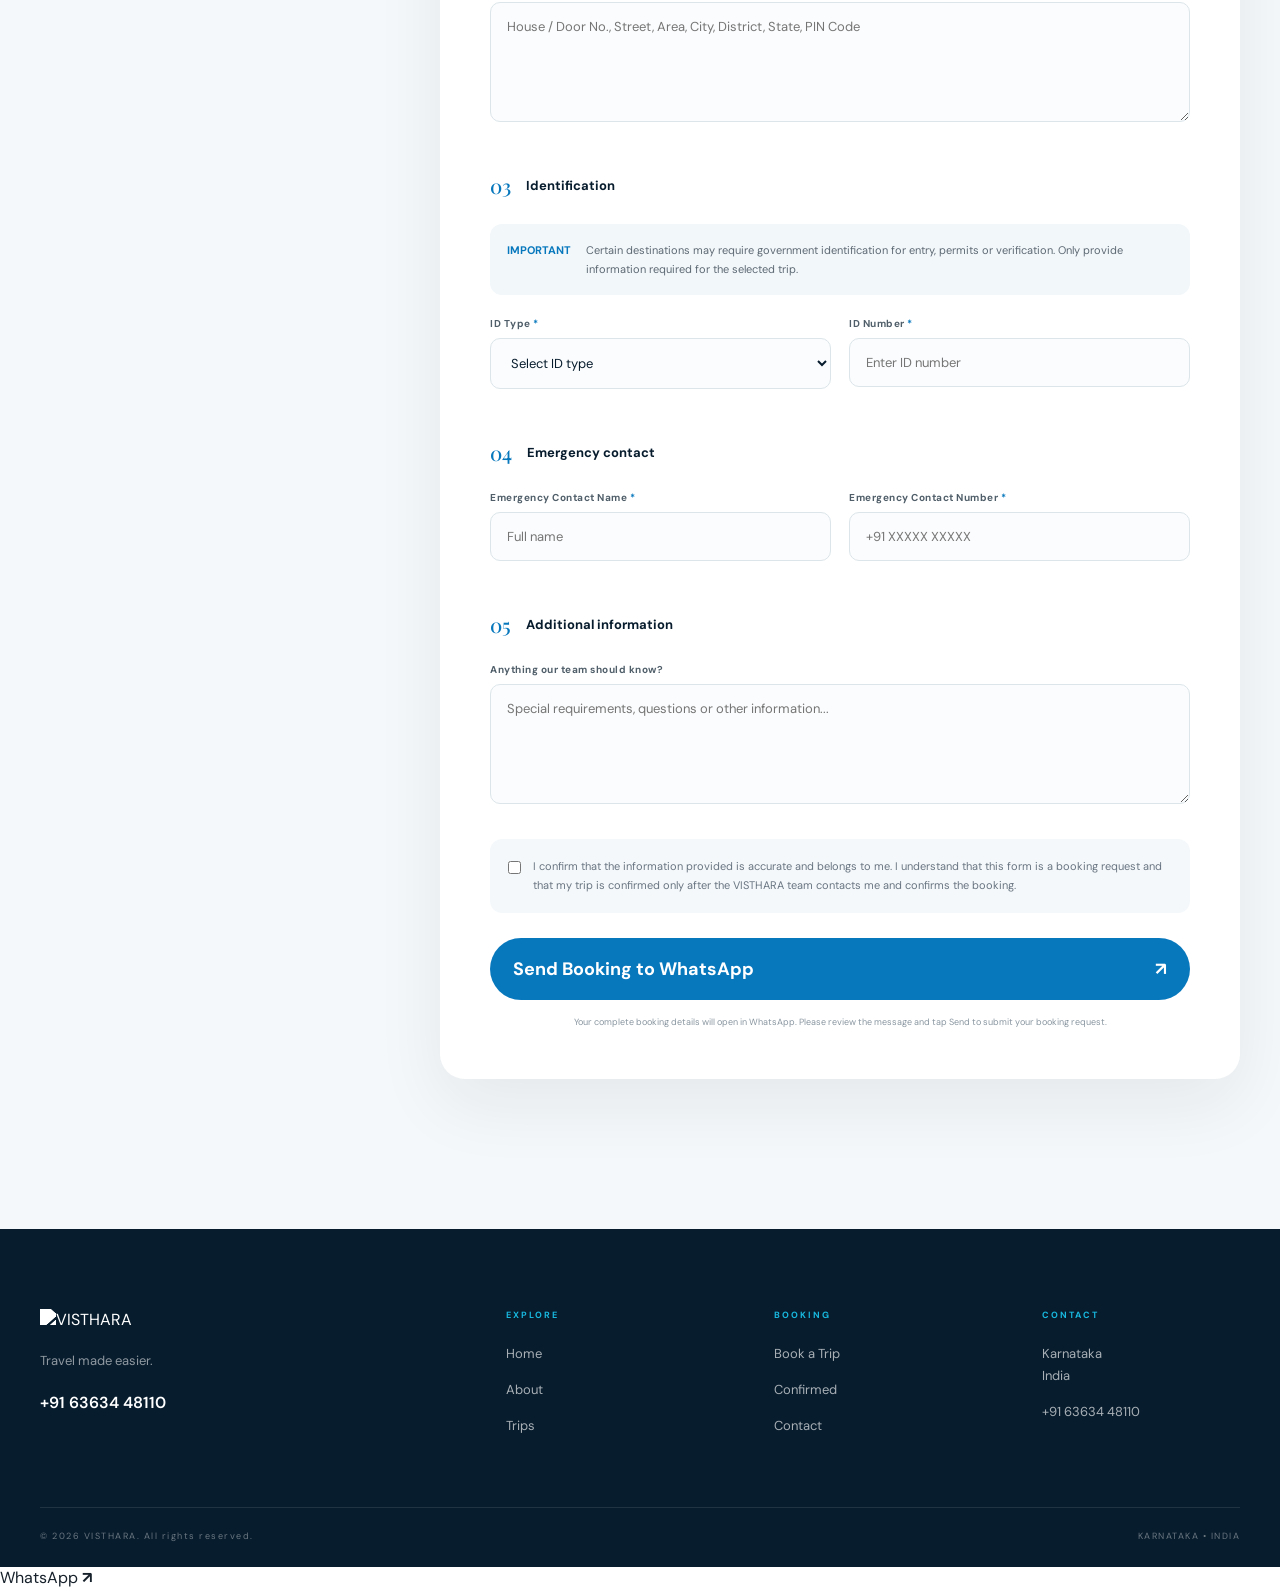
==== commit c3aabf0e: "Add files via upload Signed-off-by: supportvisthara-sam <support.visthara@gmail.com>" ====
--- a/booking.html
+++ b/booking.html
@@ -2,7 +2,6 @@
 <html lang="en">
 
 <head>
-
   <meta charset="UTF-8">
 
   <meta
@@ -20,22 +19,15 @@
   <link rel="icon" href="images/logo.png">
 
   <link rel="preconnect" href="https://fonts.googleapis.com">
-
-  <link
-    rel="preconnect"
-    href="https://fonts.gstatic.com"
-    crossorigin
-  >
+  <link rel="preconnect" href="https://fonts.gstatic.com" crossorigin>
 
   <link
     href="https://fonts.googleapis.com/css2?family=DM+Sans:wght@400;500;600;700&family=Playfair+Display:ital,wght@0,500;0,600;1,500;1,600&display=swap"
     rel="stylesheet"
   >
 
-  <link
-    rel="stylesheet"
-    href="style.css"
-  >
+  <link rel="stylesheet" href="style.css">
+
 
   <style>
 
@@ -46,12 +38,9 @@
     .booking-hero {
       position: relative;
       min-height: 58vh;
-
       display: flex;
       align-items: flex-end;
-
       overflow: hidden;
-
       color: #fff;
       background: #071c2d;
     }
@@ -70,7 +59,6 @@
     .booking-hero-overlay {
       position: absolute;
       inset: 0;
-
       background:
         linear-gradient(
           0deg,
@@ -82,10 +70,8 @@
     .booking-hero-content {
       position: relative;
       z-index: 2;
-
       width: min(1240px, calc(100% - 80px));
       margin: auto;
-
       padding: 150px 0 65px;
     }
 
@@ -93,9 +79,7 @@
       display: flex;
       align-items: center;
       gap: 14px;
-
       margin-bottom: 25px;
-
       font-size: 10px;
       font-weight: 700;
       letter-spacing: 3px;
@@ -109,7 +93,6 @@
 
     .booking-hero h1 {
       max-width: 850px;
-
       font-size: clamp(58px, 8vw, 105px);
       line-height: .92;
       letter-spacing: -5px;
@@ -117,7 +100,6 @@
 
     .booking-hero h1 em {
       color: #8eddf3;
-
       font-family: "Playfair Display", serif;
       font-weight: 500;
     }
@@ -125,11 +107,8 @@
     .booking-hero-bottom {
       display: flex;
       justify-content: space-between;
-
       margin-top: 30px;
-
       color: rgba(255,255,255,.65);
-
       font-size: 9px;
       letter-spacing: 2px;
     }
@@ -141,7 +120,6 @@
 
     .booking-section {
       padding: 100px 0 150px;
-
       background: #f5f8fa;
     }
 
@@ -149,7 +127,6 @@
       display: grid;
       grid-template-columns: 330px 1fr;
       gap: 70px;
-
       align-items: start;
     }
 
@@ -165,7 +142,6 @@
 
     .booking-sidebar-label {
       color: #0878bd;
-
       font-size: 9px;
       font-weight: 700;
       letter-spacing: 2px;
@@ -173,7 +149,6 @@
 
     .booking-sidebar h2 {
       margin: 15px 0 20px;
-
       font-size: 38px;
       line-height: 1;
       letter-spacing: -2px;
@@ -181,14 +156,12 @@
 
     .booking-sidebar h2 em {
       color: #0878bd;
-
       font-family: "Playfair Display", serif;
       font-weight: 500;
     }
 
     .booking-sidebar p {
       color: #687582;
-
       font-size: 13px;
       line-height: 1.8;
     }
@@ -201,9 +174,7 @@
       display: grid;
       grid-template-columns: 40px 1fr;
       gap: 15px;
-
       padding: 17px 0;
-
       border-bottom: 1px solid #dfe7ec;
     }
 
@@ -213,22 +184,18 @@
 
     .booking-step-number {
       color: #0878bd;
-
       font-family: "Playfair Display", serif;
       font-size: 17px;
     }
 
     .booking-step strong {
       display: block;
-
       margin-bottom: 4px;
-
       font-size: 12px;
     }
 
     .booking-step span {
       color: #8996a0;
-
       font-size: 10px;
       line-height: 1.5;
     }
@@ -240,11 +207,8 @@
 
     .booking-card {
       padding: 50px;
-
       border-radius: 25px;
-
       background: white;
-
       box-shadow:
         0 25px 70px rgba(7,28,45,.07);
     }
@@ -253,9 +217,8 @@
       margin-bottom: 45px;
     }
 
-    .booking-card-header span {
+    .booking-card-header > span {
       color: #0878bd;
-
       font-size: 9px;
       font-weight: 700;
       letter-spacing: 2px;
@@ -263,7 +226,6 @@
 
     .booking-card-header h2 {
       margin-top: 12px;
-
       font-size: 42px;
       line-height: 1;
       letter-spacing: -2px;
@@ -271,9 +233,7 @@
 
     .booking-card-header p {
       margin-top: 12px;
-
       color: #687582;
-
       font-size: 13px;
     }
 
@@ -298,18 +258,14 @@
       display: flex;
       align-items: center;
       gap: 15px;
-
       margin-bottom: 25px;
-
       color: #071c2d;
-
       font-size: 13px;
       font-weight: 700;
     }
 
     .form-section-title span {
       color: #0878bd;
-
       font-family: "Playfair Display", serif;
       font-size: 20px;
       font-weight: 500;
@@ -333,7 +289,6 @@
 
     .form-group label {
       color: #4f5e69;
-
       font-size: 10px;
       font-weight: 700;
       letter-spacing: .5px;
@@ -347,24 +302,19 @@
     .form-group select,
     .form-group textarea {
       width: 100%;
-
       padding: 15px 16px;
-
       border: 1px solid #dce5ea;
       border-radius: 10px;
-
       outline: none;
-
       color: #071c2d;
       background: #fbfcfd;
-
       font-family: "DM Sans", sans-serif;
       font-size: 13px;
-
       transition:
         border-color .25s ease,
         box-shadow .25s ease,
         background .25s ease;
+      box-sizing: border-box;
     }
 
     .form-group textarea {
@@ -376,30 +326,24 @@
     .form-group select:focus,
     .form-group textarea:focus {
       border-color: #0878bd;
-
       background: white;
-
       box-shadow:
         0 0 0 4px rgba(8,120,189,.08);
     }
 
 
     /* =====================================================
-       ID SECTION
+       ID NOTICE
     ===================================================== */
 
     .id-notice {
       display: flex;
       gap: 15px;
-
       margin-bottom: 22px;
       padding: 17px;
-
       border-radius: 12px;
-
       color: #5d6973;
       background: #f2f7fa;
-
       font-size: 11px;
       line-height: 1.7;
     }
@@ -424,13 +368,10 @@
 
     .trip-summary {
       display: none;
-
       margin-top: 25px;
       padding: 22px;
-
       border: 1px solid #dce5ea;
       border-radius: 15px;
-
       background: #f8fbfc;
     }
 
@@ -440,9 +381,7 @@
 
     .trip-summary-title {
       margin-bottom: 15px;
-
       color: #0878bd;
-
       font-size: 9px;
       font-weight: 700;
       letter-spacing: 2px;
@@ -452,11 +391,8 @@
       display: flex;
       justify-content: space-between;
       gap: 20px;
-
       padding: 9px 0;
-
       border-bottom: 1px solid #e5ebef;
-
       font-size: 12px;
     }
 
@@ -481,27 +417,21 @@
       display: flex;
       align-items: flex-start;
       gap: 12px;
-
       margin-top: 35px;
       padding: 18px;
-
       border-radius: 12px;
-
       background: #f5f8fa;
     }
 
     .consent-box input {
       width: 17px;
       height: 17px;
-
       margin-top: 2px;
-
       accent-color: #0878bd;
     }
 
     .consent-box label {
       color: #687582;
-
       font-size: 11px;
       line-height: 1.7;
     }
@@ -513,26 +443,19 @@
 
     .booking-submit {
       width: 100%;
-
       display: flex;
       align-items: center;
       justify-content: space-between;
-
       margin-top: 25px;
       padding: 19px 23px;
-
       border: none;
       border-radius: 100px;
-
       cursor: pointer;
-
       color: white;
       background: #0878bd;
-
       font-family: "DM Sans", sans-serif;
       font-size: 12px;
       font-weight: 700;
-
       transition:
         background .3s ease,
         transform .3s ease;
@@ -549,11 +472,8 @@
 
     .booking-note {
       margin-top: 15px;
-
       color: #8996a0;
-
       text-align: center;
-
       font-size: 9px;
       line-height: 1.6;
     }
@@ -565,9 +485,7 @@
 
     .booking-success {
       display: none;
-
       padding: 50px 25px;
-
       text-align: center;
     }
 
@@ -578,24 +496,18 @@
     .success-icon {
       width: 65px;
       height: 65px;
-
       display: flex;
       align-items: center;
       justify-content: center;
-
       margin: 0 auto 25px;
-
       border-radius: 50%;
-
       color: white;
       background: #0878bd;
-
       font-size: 27px;
     }
 
     .booking-success h2 {
       margin-bottom: 12px;
-
       font-size: 38px;
       letter-spacing: -2px;
     }
@@ -603,9 +515,7 @@
     .booking-success p {
       max-width: 500px;
       margin: auto;
-
       color: #687582;
-
       font-size: 13px;
       line-height: 1.8;
     }
@@ -628,12 +538,10 @@
 
     }
 
-
     @media (max-width: 768px) {
 
       .booking-hero-content {
         width: calc(100% - 40px);
-
         padding: 140px 0 45px;
       }
 
@@ -681,26 +589,13 @@
      HEADER
 ===================================================== -->
 
-<header
-  class="main-header"
-  id="mainHeader"
->
+<header class="main-header" id="mainHeader">
 
   <div class="header-inner">
 
-
-    <a
-      href="index.html"
-      class="site-logo"
-    >
-
-      <img
-        src="images/logo.png"
-        alt="VISTHARA"
-      >
-
+    <a href="index.html" class="site-logo">
+      <img src="images/logo.png" alt="VISTHARA">
     </a>
-
 
     <nav class="desktop-navigation">
 
@@ -716,10 +611,7 @@
         Trips
       </a>
 
-      <a
-        href="booking.html"
-        class="active"
-      >
+      <a href="booking.html" class="active">
         Booking
       </a>
 
@@ -736,11 +628,8 @@
         href="booking.html"
         class="header-book-button"
       >
-
         Book Now
-
         <span>↗</span>
-
       </a>
 
     </div>
@@ -751,13 +640,10 @@
       id="mobileMenuToggle"
       aria-label="Open menu"
     >
-
       <span></span>
       <span></span>
       <span></span>
-
     </button>
-
 
   </div>
 
@@ -775,7 +661,6 @@
 >
 
   <div class="mobile-navigation-inner">
-
 
     <div class="mobile-menu-top">
 
@@ -827,11 +712,8 @@
       href="booking.html"
       class="mobile-book-button"
     >
-
       Book Your Trip
-
       <span>↗</span>
-
     </a>
 
   </div>
@@ -845,7 +727,6 @@
 ===================================================== -->
 
 <section class="booking-hero">
-
 
   <div class="booking-hero-image">
 
@@ -856,30 +737,21 @@
 
   </div>
 
-
   <div class="booking-hero-overlay"></div>
 
 
   <div class="booking-hero-content">
 
-
     <div class="booking-label">
-
       <span></span>
-
       RESERVE YOUR JOURNEY
-
     </div>
 
-
     <h1>
-
       Let's make your
-
       <em>
         trip happen.
       </em>
-
     </h1>
 
 
@@ -895,7 +767,6 @@
 
     </div>
 
-
   </div>
 
 </section>
@@ -910,7 +781,6 @@
 
   <div class="container">
 
-
     <div class="booking-layout">
 
 
@@ -920,35 +790,25 @@
 
       <aside class="booking-sidebar">
 
-
         <span class="booking-sidebar-label">
           HOW IT WORKS
         </span>
 
-
         <h2>
-
           Simple.
-
           <em>
             Personal.
           </em>
-
         </h2>
 
-
         <p>
-
-          Fill in your details and submit your
-          request. Our team will receive your
-          information and contact you to confirm
-          availability, pricing and the final booking.
-
+          Fill in your details and submit your request.
+          Your booking details will be prepared for
+          WhatsApp and sent to the VISTHARA team.
         </p>
 
 
         <div class="booking-steps">
-
 
           <div class="booking-step">
 
@@ -1001,11 +861,11 @@
             <div>
 
               <strong>
-                Our team contacts you
+                Send to WhatsApp
               </strong>
 
               <span>
-                We verify your request and contact you.
+                Your complete booking details open in WhatsApp.
               </span>
 
             </div>
@@ -1032,7 +892,6 @@
             </div>
 
           </div>
-
 
         </div>
 
@@ -1068,42 +927,13 @@
         </div>
 
 
+
+        <!-- NO FORMSUBMIT / NO EMAIL -->
         <form
           class="booking-form"
           id="bookingForm"
-          action="https://formsubmit.co/YOUR_GMAIL@gmail.com"
-          method="POST"
+          novalidate
         >
-
-
-          <!-- =================================================
-               FORM CONFIGURATION
-          ================================================= -->
-
-          <input
-            type="hidden"
-            name="_subject"
-            value="New VISTHARA Trip Booking Request"
-          >
-
-          <input
-            type="hidden"
-            name="_captcha"
-            value="false"
-          >
-
-          <input
-            type="hidden"
-            name="_template"
-            value="table"
-          >
-
-          <input
-            type="hidden"
-            name="_next"
-            value="https://YOUR-DOMAIN.com/confirmation.html"
-          >
-
 
 
           <!-- =================================================
@@ -1111,7 +941,6 @@
           ================================================= -->
 
           <div class="form-section">
-
 
             <div class="form-section-title">
 
@@ -1184,6 +1013,7 @@
               </div>
 
 
+
               <div class="form-group">
 
                 <label for="travelDate">
@@ -1201,6 +1031,7 @@
               </div>
 
 
+
               <div class="form-group">
 
                 <label for="pickup">
@@ -1237,6 +1068,7 @@
                 </select>
 
               </div>
+
 
 
               <div class="form-group">
@@ -1259,6 +1091,7 @@
               </div>
 
 
+
               <div class="form-group">
 
                 <label for="amount">
@@ -1279,6 +1112,9 @@
             </div>
 
 
+
+            <!-- TRIP SUMMARY -->
+
             <div
               class="trip-summary"
               id="tripSummary"
@@ -1364,7 +1200,6 @@
           ================================================= -->
 
           <div class="form-section">
-
 
             <div class="form-section-title">
 
@@ -1397,6 +1232,7 @@
                 >
 
               </div>
+
 
 
               <div class="form-group">
@@ -1419,6 +1255,7 @@
               </div>
 
 
+
               <div class="form-group">
 
                 <label for="dob">
@@ -1436,6 +1273,7 @@
               </div>
 
 
+
               <div class="form-group">
 
                 <label for="gender">
@@ -1472,6 +1310,7 @@
                 </select>
 
               </div>
+
 
 
               <div class="form-group">
@@ -1494,6 +1333,7 @@
               </div>
 
 
+
               <div class="form-group">
 
                 <label for="email">
@@ -1513,6 +1353,7 @@
               </div>
 
 
+
               <div class="form-group full">
 
                 <label for="address">
@@ -1543,7 +1384,6 @@
 
           <div class="form-section">
 
-
             <div class="form-section-title">
 
               <span>
@@ -1562,13 +1402,11 @@
               </strong>
 
               <div>
-
                 Certain destinations may require
                 government identification for entry,
                 permits or verification. Only provide
                 information required for the selected
                 trip.
-
               </div>
 
             </div>
@@ -1617,6 +1455,7 @@
                 </select>
 
               </div>
+
 
 
               <div class="form-group">
@@ -1653,18 +1492,15 @@
                 </strong>
 
                 <div>
-
                   Government ID details are mandatory
                   for this booking because they may be
                   required for destination / forest
                   verification.
-
                 </div>
 
               </div>
 
             </div>
-
 
           </div>
 
@@ -1675,7 +1511,6 @@
           ================================================= -->
 
           <div class="form-section">
-
 
             <div class="form-section-title">
 
@@ -1709,6 +1544,7 @@
               </div>
 
 
+
               <div class="form-group">
 
                 <label for="emergencyPhone">
@@ -1734,11 +1570,10 @@
 
 
           <!-- =================================================
-               MESSAGE
+               ADDITIONAL INFORMATION
           ================================================= -->
 
           <div class="form-section">
-
 
             <div class="form-section-title">
 
@@ -1814,7 +1649,7 @@
           >
 
             <span>
-              Submit Booking Request
+              Send Booking to WhatsApp
             </span>
 
             <span>
@@ -1826,9 +1661,9 @@
 
           <p class="booking-note">
 
-            Your request will be sent to the VISTHARA
-            team for review. Our team will contact you
-            using the phone number or email provided.
+            Your complete booking details will open
+            in WhatsApp. Please review the message and
+            tap Send to submit your booking request.
 
           </p>
 
@@ -1851,15 +1686,14 @@
           </div>
 
           <h2>
-            Request received.
+            WhatsApp opened.
           </h2>
 
           <p>
-
-            Thank you for choosing VISTHARA.
-            Our team will review your booking request
-            and contact you shortly to confirm the trip.
-
+            Your booking details have been prepared.
+            Please check WhatsApp and tap
+            <strong>Send</strong> to submit your
+            booking request to VISTHARA.
           </p>
 
         </div>
@@ -1907,6 +1741,7 @@
       </div>
 
 
+
       <div class="footer-column">
 
         <span>
@@ -1928,6 +1763,7 @@
       </div>
 
 
+
       <div class="footer-column">
 
         <span>
@@ -1947,6 +1783,7 @@
         </a>
 
       </div>
+
 
 
       <div class="footer-column">
@@ -1971,6 +1808,7 @@
     </div>
 
 
+
     <div class="footer-bottom">
 
       <span>
@@ -1990,7 +1828,7 @@
 
 
 <!-- =====================================================
-     WHATSAPP
+     WHATSAPP BUTTON
 ===================================================== -->
 
 <a
@@ -2013,347 +1851,588 @@
 
 
 <!-- =====================================================
+     MAIN WEBSITE JAVASCRIPT
+===================================================== -->
+
+<script src="script.js"></script>
+
+
+
+<!-- =====================================================
      BOOKING JAVASCRIPT
+     SEND COMPLETE FORM TO WHATSAPP
 ===================================================== -->
 
-<script src="script.js"></script>
-
-
 <script>
 
-  document.addEventListener(
-    "DOMContentLoaded",
-    () => {
-
-
-      const form =
-        document.getElementById("bookingForm");
-
-      const trip =
-        document.getElementById("trip");
-
-      const persons =
-        document.getElementById("persons");
-
-      const amount =
-        document.getElementById("amount");
-
-      const travelDate =
-        document.getElementById("travelDate");
-
-      const pickup =
-        document.getElementById("pickup");
-
-      const tripSummary =
-        document.getElementById("tripSummary");
-
-      const summaryTrip =
-        document.getElementById("summaryTrip");
-
-      const summaryDate =
-        document.getElementById("summaryDate");
-
-      const summaryPickup =
-        document.getElementById("summaryPickup");
-
-      const summaryPersons =
-        document.getElementById("summaryPersons");
-
-      const summaryAmount =
-        document.getElementById("summaryAmount");
-
-      const aranyaNotice =
-        document.getElementById("aranyaNotice");
-
-      const idType =
-        document.getElementById("idType");
-
-      const idNumber =
-        document.getElementById("idNumber");
-
-
-      /* ===================================================
-         SET MINIMUM DATE
-      =================================================== */
-
-      const today =
-        new Date();
-
-      const yyyy =
-        today.getFullYear();
-
-      const mm =
-        String(
-          today.getMonth() + 1
-        ).padStart(2, "0");
-
-      const dd =
-        String(
-          today.getDate()
-        ).padStart(2, "0");
-
-      travelDate.min =
-        `${yyyy}-${mm}-${dd}`;
-
-
-      /* ===================================================
-         UPDATE SUMMARY
-      =================================================== */
-
-      function updateSummary() {
-
-        const selected =
-          trip.options[
-            trip.selectedIndex
-          ];
-
-        const price =
-          Number(
-            selected?.dataset?.price || 0
-          );
-
-        const count =
-          Math.max(
-            1,
-            Number(persons.value || 1)
-          );
-
-        const total =
-          price * count;
-
-
-        if (!trip.value) {
-
-          tripSummary.classList.remove(
+document.addEventListener("DOMContentLoaded", function () {
+
+
+  /* =====================================================
+     ELEMENTS
+  ===================================================== */
+
+  const form =
+    document.getElementById("bookingForm");
+
+  const trip =
+    document.getElementById("trip");
+
+  const persons =
+    document.getElementById("persons");
+
+  const amount =
+    document.getElementById("amount");
+
+  const travelDate =
+    document.getElementById("travelDate");
+
+  const pickup =
+    document.getElementById("pickup");
+
+  const tripSummary =
+    document.getElementById("tripSummary");
+
+  const summaryTrip =
+    document.getElementById("summaryTrip");
+
+  const summaryDate =
+    document.getElementById("summaryDate");
+
+  const summaryPickup =
+    document.getElementById("summaryPickup");
+
+  const summaryPersons =
+    document.getElementById("summaryPersons");
+
+  const summaryAmount =
+    document.getElementById("summaryAmount");
+
+  const aranyaNotice =
+    document.getElementById("aranyaNotice");
+
+  const idType =
+    document.getElementById("idType");
+
+  const idNumber =
+    document.getElementById("idNumber");
+
+  const success =
+    document.getElementById("bookingSuccess");
+
+
+  /* =====================================================
+     VISTHARA WHATSAPP NUMBER
+  ===================================================== */
+
+  const WHATSAPP_NUMBER =
+    "916363448110";
+
+
+  /* =====================================================
+     MINIMUM TRAVEL DATE
+  ===================================================== */
+
+  const today =
+    new Date();
+
+  const yyyy =
+    today.getFullYear();
+
+  const mm =
+    String(
+      today.getMonth() + 1
+    ).padStart(2, "0");
+
+  const dd =
+    String(
+      today.getDate()
+    ).padStart(2, "0");
+
+  travelDate.min =
+    `${yyyy}-${mm}-${dd}`;
+
+
+  /* =====================================================
+     DATE FORMAT
+  ===================================================== */
+
+  function formatDate(dateString) {
+
+    if (!dateString) {
+      return "Not selected";
+    }
+
+    const date =
+      new Date(
+        `${dateString}T00:00:00`
+      );
+
+    return date.toLocaleDateString(
+      "en-IN",
+      {
+        day: "2-digit",
+        month: "short",
+        year: "numeric"
+      }
+    );
+
+  }
+
+
+  /* =====================================================
+     UPDATE BOOKING SUMMARY
+  ===================================================== */
+
+  function updateSummary() {
+
+    const selected =
+      trip.options[
+        trip.selectedIndex
+      ];
+
+    const price =
+      Number(
+        selected?.dataset?.price || 0
+      );
+
+    const count =
+      Math.max(
+        1,
+        Number(
+          persons.value || 1
+        )
+      );
+
+    const total =
+      price * count;
+
+
+    if (!trip.value) {
+
+      tripSummary.classList.remove(
+        "show"
+      );
+
+      amount.value =
+        "Select a trip";
+
+      return;
+
+    }
+
+
+    tripSummary.classList.add(
+      "show"
+    );
+
+
+    summaryTrip.textContent =
+      trip.value;
+
+
+    summaryDate.textContent =
+      travelDate.value
+        ? formatDate(
+            travelDate.value
+          )
+        : "Not selected";
+
+
+    summaryPickup.textContent =
+      pickup.value ||
+      "Not selected";
+
+
+    summaryPersons.textContent =
+      count;
+
+
+    summaryAmount.textContent =
+      total
+        ? `₹${total.toLocaleString("en-IN")}`
+        : "To be confirmed";
+
+
+    amount.value =
+      total
+        ? `₹${total.toLocaleString("en-IN")}`
+        : "To be confirmed";
+
+
+    /* =================================================
+       ARANYA VIHARA CONDITION
+    ================================================= */
+
+    const isAranya =
+      trip.value
+        .toLowerCase()
+        .includes("aranya vihara");
+
+
+    if (isAranya) {
+
+      aranyaNotice.classList.add(
+        "show"
+      );
+
+      idType.required = true;
+      idNumber.required = true;
+
+    } else {
+
+      aranyaNotice.classList.remove(
+        "show"
+      );
+
+    }
+
+  }
+
+
+  /* =====================================================
+     EVENT LISTENERS
+  ===================================================== */
+
+  trip.addEventListener(
+    "change",
+    updateSummary
+  );
+
+  persons.addEventListener(
+    "input",
+    updateSummary
+  );
+
+  travelDate.addEventListener(
+    "change",
+    updateSummary
+  );
+
+  pickup.addEventListener(
+    "change",
+    updateSummary
+  );
+
+
+  /* =====================================================
+     READ TRIP FROM URL
+     
+     Example:
+     booking.html?trip=coorg
+  ===================================================== */
+
+  const urlParams =
+    new URLSearchParams(
+      window.location.search
+    );
+
+  const requestedTrip =
+    urlParams.get("trip");
+
+
+  if (requestedTrip) {
+
+    const tripMap = {
+
+      "western-ghats":
+        "Western Ghats Escape",
+
+      "coastal-trails":
+        "Coastal Trails",
+
+      "coorg":
+        "Coorg Highlands",
+
+      "dharmasthala":
+        "Dharmasthala Trails",
+
+      "kumara-parvatha":
+        "Kumara Parvatha"
+
+    };
+
+
+    const tripName =
+      tripMap[
+        requestedTrip
+      ];
+
+
+    if (tripName) {
+
+      trip.value =
+        tripName;
+
+      updateSummary();
+
+    }
+
+  }
+
+
+  /* =====================================================
+     CREATE WHATSAPP MESSAGE
+  ===================================================== */
+
+  function createWhatsAppMessage() {
+
+
+    const formData =
+      new FormData(form);
+
+
+    let message =
+      "━━━━━━━━━━━━━━━━━━━━\n" +
+      "🌍 VISTHARA\n" +
+      "NEW BOOKING REQUEST\n" +
+      "━━━━━━━━━━━━━━━━━━━━\n\n";
+
+
+    message +=
+      "📌 TRIP DETAILS\n" +
+      "────────────────────\n";
+
+
+    for (
+      const [name, value]
+      of formData.entries()
+    ) {
+
+      if (
+        !name ||
+        name.startsWith("_")
+      ) {
+        continue;
+      }
+
+
+      let displayValue =
+        value;
+
+
+      if (
+        name === "Travel Date" &&
+        value
+      ) {
+
+        displayValue =
+          formatDate(value);
+
+      }
+
+
+      if (
+        name === "Customer Consent"
+      ) {
+
+        displayValue =
+          "Accepted";
+
+      }
+
+
+      /* Add section spacing */
+
+      if (
+        name === "Full Name"
+      ) {
+
+        message +=
+          "\n👤 PERSONAL DETAILS\n" +
+          "────────────────────\n";
+
+      }
+
+
+      if (
+        name === "ID Type"
+      ) {
+
+        message +=
+          "\n🪪 IDENTIFICATION\n" +
+          "────────────────────\n";
+
+      }
+
+
+      if (
+        name === "Emergency Contact Name"
+      ) {
+
+        message +=
+          "\n🚨 EMERGENCY CONTACT\n" +
+          "────────────────────\n";
+
+      }
+
+
+      if (
+        name === "Additional Information"
+      ) {
+
+        message +=
+          "\n📝 ADDITIONAL INFORMATION\n" +
+          "────────────────────\n";
+
+      }
+
+
+      if (
+        name === "Customer Consent"
+      ) {
+
+        message +=
+          "\n✅ CONSENT\n" +
+          "────────────────────\n";
+
+      }
+
+
+      message +=
+        `${name}: ${displayValue || "Not provided"}\n`;
+
+    }
+
+
+    message +=
+      "\n━━━━━━━━━━━━━━━━━━━━\n" +
+      "📲 Booking submitted through\n" +
+      "VISTHARA Website\n" +
+      "━━━━━━━━━━━━━━━━━━━━";
+
+
+    return message;
+
+  }
+
+
+  /* =====================================================
+     FORM SUBMISSION
+  ===================================================== */
+
+  form.addEventListener(
+    "submit",
+    function (event) {
+
+      event.preventDefault();
+
+
+      /* Browser validation */
+
+      if (
+        !form.checkValidity()
+      ) {
+
+        form.reportValidity();
+
+        return;
+
+      }
+
+
+      /* Create WhatsApp message */
+
+      const message =
+        createWhatsAppMessage();
+
+
+      /* Encode message */
+
+      const encodedMessage =
+        encodeURIComponent(
+          message
+        );
+
+
+      /* WhatsApp URL */
+
+      const whatsappURL =
+        `https://wa.me/${WHATSAPP_NUMBER}?text=${encodedMessage}`;
+
+
+      /* Change button */
+
+      const button =
+        form.querySelector(
+          ".booking-submit"
+        );
+
+
+      if (button) {
+
+        button.disabled = true;
+
+        button.innerHTML = `
+          <span>
+            Opening WhatsApp...
+          </span>
+
+          <span>
+            ✓
+          </span>
+        `;
+
+      }
+
+
+      /*
+        Open WhatsApp.
+
+        Customer must press SEND in WhatsApp.
+      */
+
+      const whatsappWindow =
+        window.open(
+          whatsappURL,
+          "_blank"
+        );
+
+
+      /*
+        Fallback if browser blocks popup.
+      */
+
+      if (!whatsappWindow) {
+
+        window.location.href =
+          whatsappURL;
+
+        return;
+
+      }
+
+
+      /* Show success information */
+
+      setTimeout(
+        function () {
+
+          form.style.display =
+            "none";
+
+          success.classList.add(
             "show"
           );
 
-          amount.value =
-            "Select a trip";
-
-          return;
-
-        }
-
-
-        tripSummary.classList.add(
-          "show"
-        );
-
-
-        summaryTrip.textContent =
-          trip.value;
-
-
-        summaryDate.textContent =
-          travelDate.value
-            ? formatDate(
-                travelDate.value
-              )
-            : "Not selected";
-
-
-        summaryPickup.textContent =
-          pickup.value ||
-          "Not selected";
-
-
-        summaryPersons.textContent =
-          count;
-
-
-        summaryAmount.textContent =
-          total
-            ? `₹${total.toLocaleString("en-IN")}`
-            : "To be confirmed";
-
-
-        amount.value =
-          total
-            ? `₹${total.toLocaleString("en-IN")}`
-            : "To be confirmed";
-
-
-        /* ===============================================
-           ARANYA VIHARA CONDITION
-        =============================================== */
-
-        const isAranya =
-          trip.value
-            .toLowerCase()
-            .includes("aranya vihara");
-
-
-        if (isAranya) {
-
-          aranyaNotice.classList.add(
-            "show"
-          );
-
-          idType.required = true;
-          idNumber.required = true;
-
-        } else {
-
-          aranyaNotice.classList.remove(
-            "show"
-          );
-
-        }
-
-      }
-
-
-      /* ===================================================
-         DATE FORMAT
-      =================================================== */
-
-      function formatDate(dateString) {
-
-        const date =
-          new Date(
-            `${dateString}T00:00:00`
-          );
-
-        return date.toLocaleDateString(
-          "en-IN",
-          {
-            day: "2-digit",
-            month: "short",
-            year: "numeric"
-          }
-        );
-
-      }
-
-
-      trip.addEventListener(
-        "change",
-        updateSummary
+        },
+        800
       );
 
-
-      persons.addEventListener(
-        "input",
-        updateSummary
-      );
-
-
-      travelDate.addEventListener(
-        "change",
-        updateSummary
-      );
-
-
-      pickup.addEventListener(
-        "change",
-        updateSummary
-      );
-
-
-      /* ===================================================
-         READ TRIP FROM URL
-         
-         Example:
-         booking.html?trip=coorg
-      =================================================== */
-
-      const urlParams =
-        new URLSearchParams(
-          window.location.search
-        );
-
-      const requestedTrip =
-        urlParams.get("trip");
-
-
-      if (requestedTrip) {
-
-        const tripMap = {
-
-          "western-ghats":
-            "Western Ghats Escape",
-
-          "coastal-trails":
-            "Coastal Trails",
-
-          "coorg":
-            "Coorg Highlands",
-
-          "dharmasthala":
-            "Dharmasthala Trails",
-
-          "kumara-parvatha":
-            "Kumara Parvatha"
-
-        };
-
-
-        const tripName =
-          tripMap[
-            requestedTrip
-          ];
-
-
-        if (tripName) {
-
-          trip.value =
-            tripName;
-
-          updateSummary();
-
-        }
-
-      }
-
-
-      /* ===================================================
-         FORM SUBMISSION
-         
-         FormSubmit will handle the email.
-      =================================================== */
-
-      form.addEventListener(
-        "submit",
-        () => {
-
-          const submitButton =
-            form.querySelector(
-              ".booking-submit"
-            );
-
-
-          if (submitButton) {
-
-            submitButton.disabled =
-              true;
-
-            submitButton.innerHTML =
-              `
-                <span>
-                  Sending Request...
-                </span>
-
-                <span>
-                  …
-                </span>
-              `;
-
-          }
-
-        }
-      );
-
-
-      updateSummary();
-
-    }
-
+    }
   );
 
+
+  /* =====================================================
+     INITIAL SUMMARY
+  ===================================================== */
+
+  updateSummary();
+
+});
+
 </script>
 
 
 </body>
-
 </html>
